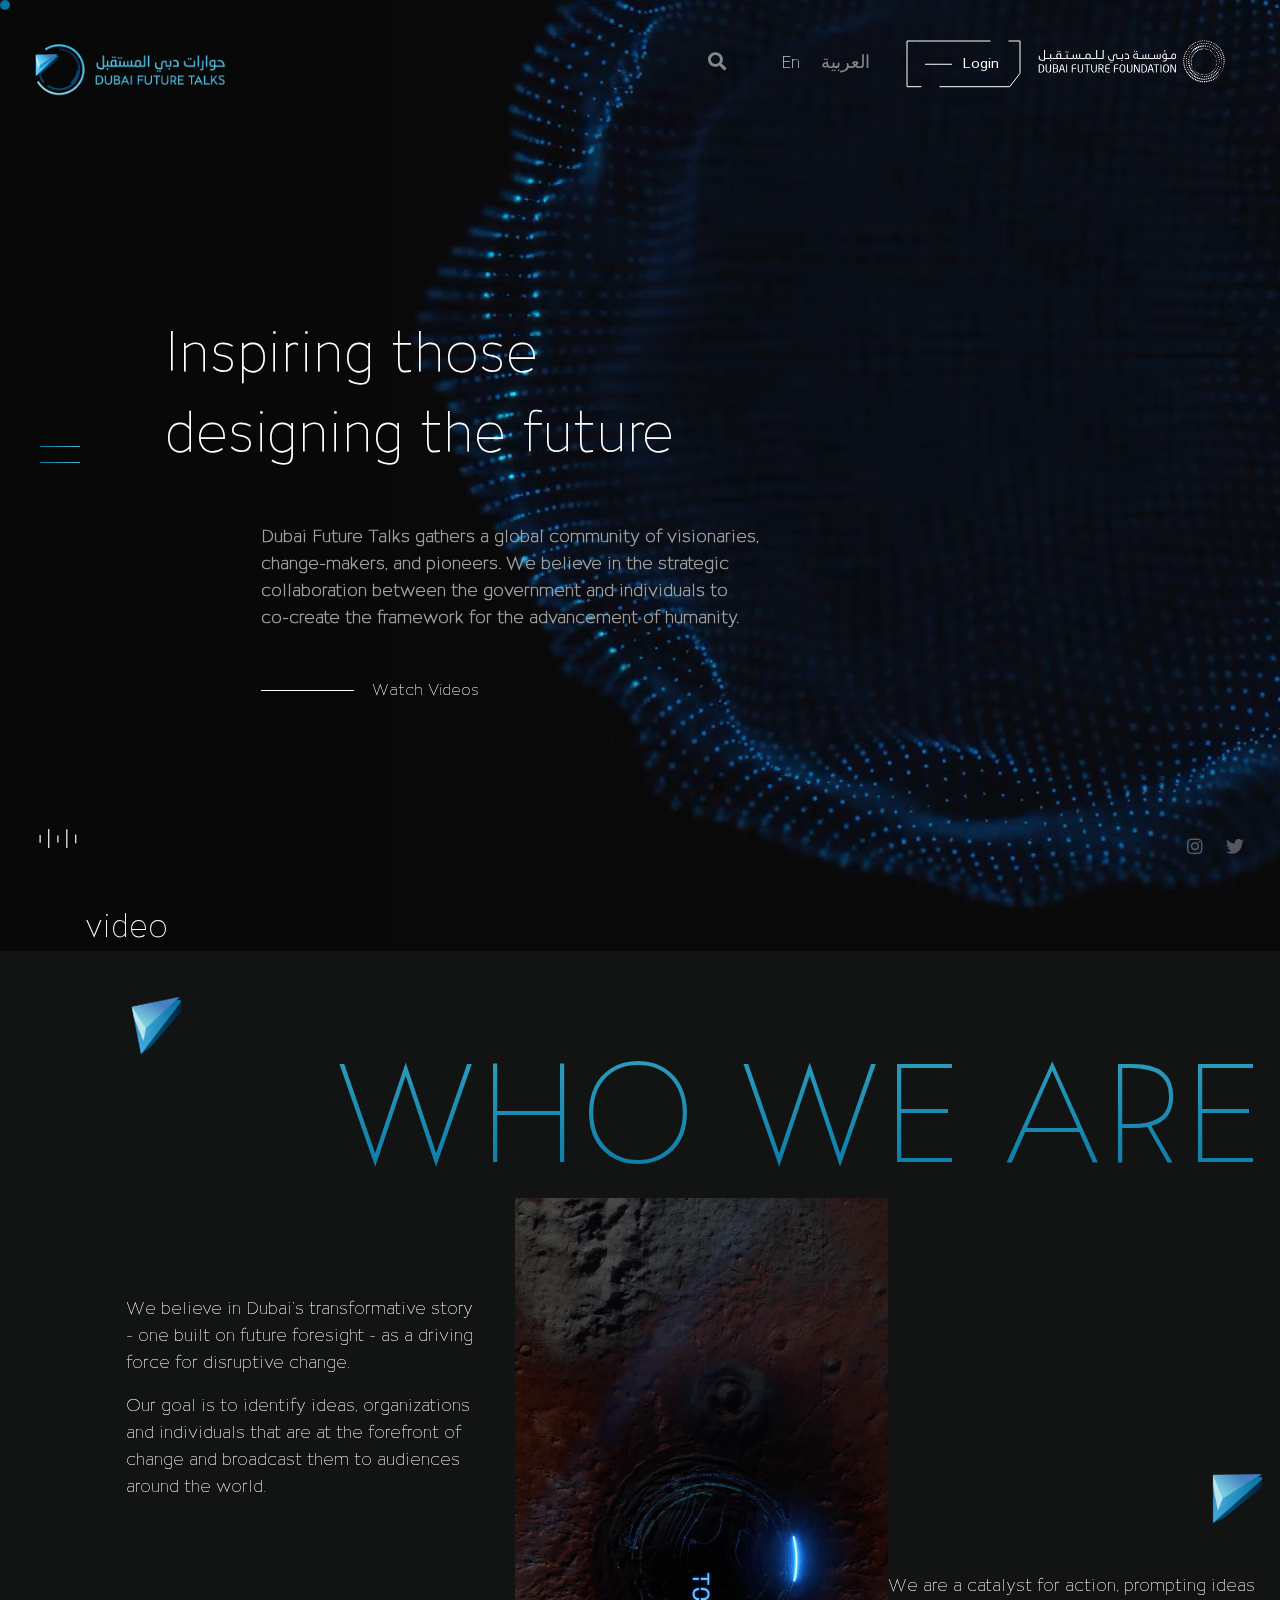
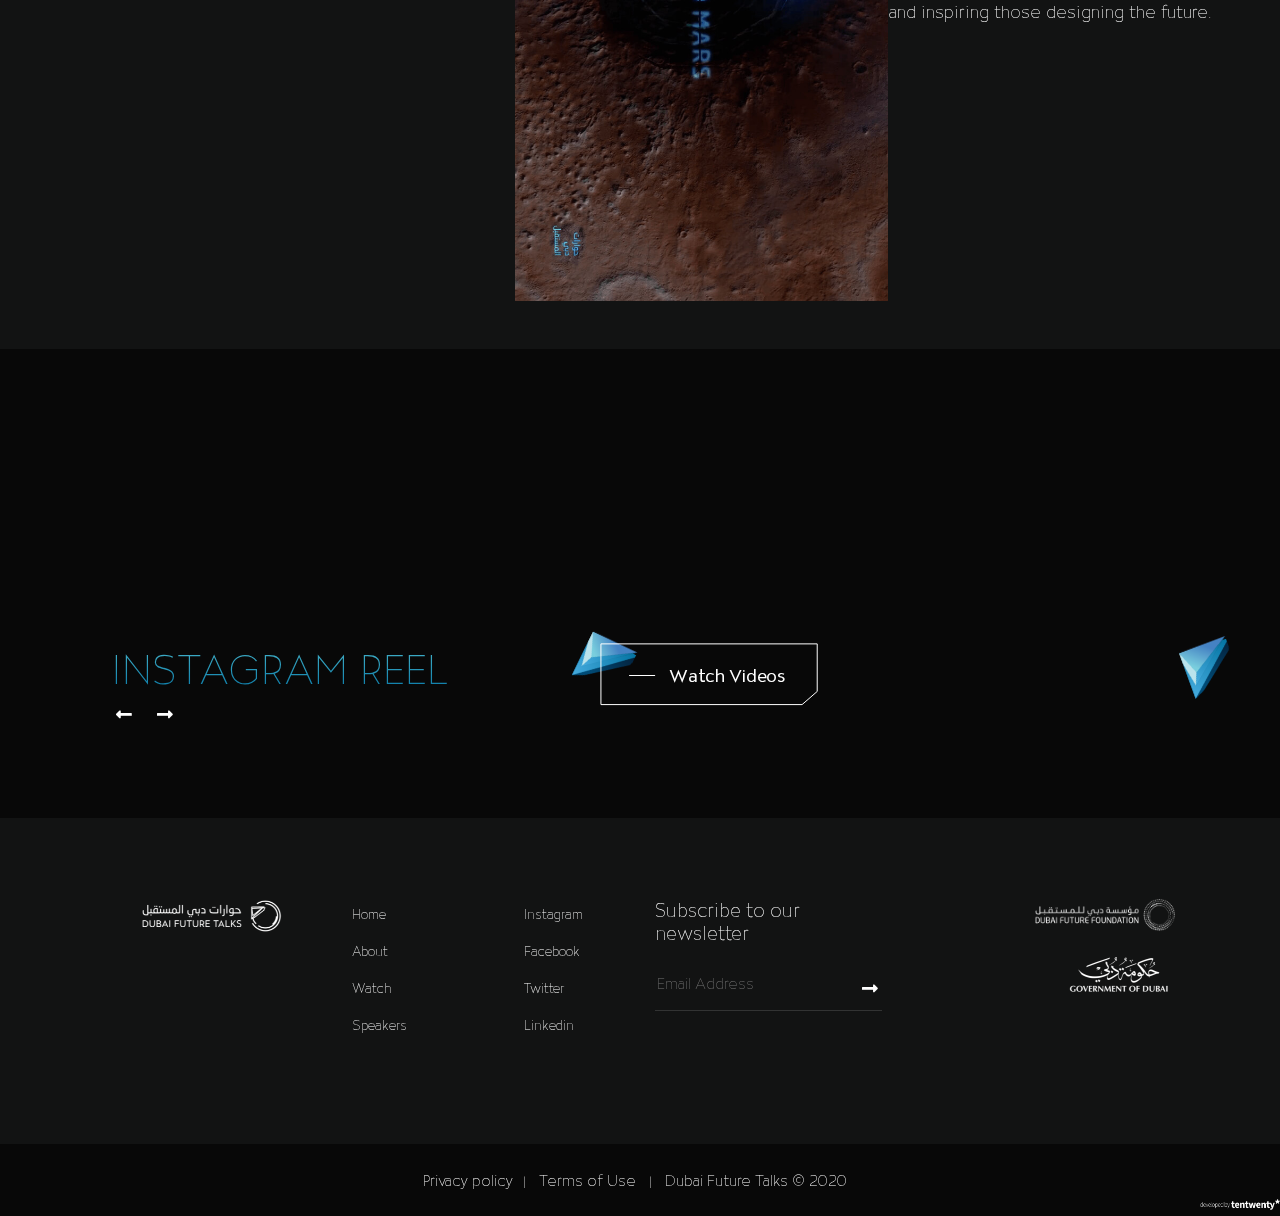
==== index.html @ bab78cdb "add arrow icons below instagram reel" ====
<!DOCTYPE html>
<html lang="en-us">

<head>
    <!-- Required meta tags -->
    <meta charset="utf-8">
    <meta name="viewport" content="width=device-width, initial-scale=1, shrink-to-fit=no">

    <!-- Bootstrap CSS -->
    <link rel="stylesheet" href="assets\css\bootstrap.min.css">
    <link rel="stylesheet" href="assets\css\custom.css">
    <link rel="stylesheet" href="assets\css\responsive.css">
    <link href="https://fonts.googleapis.com/css?family=Montserrat&display=swap" rel="stylesheet">

    <link rel="stylesheet" href="https://use.fontawesome.com/releases/v5.11.2/css/all.css">
    <link rel="icon" href="assets/img/favicon-md.png" type="image/png">
    <title>Inspiring those designing the future</title>
</head>

<body>
    <div id="wrapper">
        <span class="custom-cursor" id="customCursor"></span>

        <!-- Main nav bar-->
        <nav class="navbar navbar-expand-md navbar-dark">
            <div class="container-fluid">
                <!-- logo Brand -->
                <a class="navbar-brand" href="#"><img src="assets/img/logo.png" alt="logo" class="img-fluid logo"
                        width="80px"><img src="assets/img/logo-p.png" alt="logo" class="img-fluid logo-text"
                        width="80px">
                </a>

                <a class="navbar-brand-white" href="#"><img src="assets/img/logo-white.png" alt="logo"
                        class="img-fluid logo" width="80px"><img src="assets/img/logo-white-p.png" alt="logo"
                        class="img-fluid logo-text" width="80px">
                </a>


                <!-- Navbar links -->
                <div class="collapse navbar-collapse" id="collapsibleNavbar">
                    <ul class="navbar-nav ml-auto justify-content-end mr-4">
                        <li class="nav-item mx-2">
                            <form class="search-form" action="" method="post">
                                <a class="nav-link search-button" href="#"><i class="fa fa-search"
                                        aria-hidden="true"></i></a>
                                <input value="" class="search-input" type="text" placeholder="Search"
                                    onfocus="this.placeholder = ''" onblur="this.placeholder = 'Search'">
                            </form>
                        </li>
                        <li class="nav-item mx-2">
                            <a class="nav-link active" href="#">En </a>
                            <a class="nav-link" href="#">العربية</a>
                        </li>
                        <li class="nav-item mx-2">
                            <a class="nav-link loginButton" href="">
                                <svg width="115px" height="48px" viewBox="0 0 115 48" version="1.1"
                                    xmlns="http://www.w3.org/2000/svg" xmlns:xlink="http://www.w3.org/1999/xlink">
                                    <title>Button-Login</title>
                                    <desc>Created with Sketch.</desc>
                                    <defs></defs>
                                    <g id="Page-1" stroke="none" stroke-width="1" fill="none" fill-rule="evenodd">
                                        <g id="Artboard" transform="translate(-279.000000, -26.000000)">
                                            <g id="Button-Login" transform="translate(280.000000, 27.000000)">
                                                <g id="Group-11">
                                                    <path d="M18.5,23.25 L44.5,23.25" id="Line" stroke="#FFFFFF"
                                                        stroke-linecap="square"></path>
                                                    <polygon id="Rectangle-2" stroke="#FFFFFF" stroke-linecap="square"
                                                        points="0 0 113 0 113 32.2939156 102.750556 45.7016681 0 45.7016681">
                                                    </polygon>
                                                    <text id="Login" fill="#FFFFFF" font-family="ATCOverlook"
                                                        font-size="14" font-weight="normal" line-spacing="14">
                                                        <tspan x="56" y="27">Login</tspan>
                                                    </text>
                                                </g>
                                            </g>
                                        </g>
                                    </g>
                                </svg>
                            </a>
                        </li>
                        <li>
                            <a class="navbar-brand-right" href="#"><img src="assets/img/logo-alt.png" alt="logo"
                                    class="img-fluid" width="80px">
                            </a>
                        </li>
                    </ul>
                </div>
            </div>
        </nav>

        <!--Bg video which is shown on top right corner-->
        <div class="bg-video">
            <video src="assets/img/pattern.mp4" class="" muted="" loop="" autoplay=""></video>
        </div>

        <!--Verticle bar on left side of the screen-->
        <div class="vertical-bar">
            <div>
                <a href="javascript:void(0)" class="sideBar-toggle"><span></span><span></span></a>

                <a href="javascript:void(0)" class="sideBar-close"><span></span><span
                        style="transform: rotate(-45deg);"></span></a>
            </div>
            <div>
                <a href="#" class="aligner-item-bottom" style="width: 70px;">
                    <svg xmlns="http://www.w3.org/2000/svg" viewBox="0 0 118 86" width="118" height="86"
                        preserveAspectRatio="xMidYMid meet" style="width: 100%; height: 100%;">
                        <defs>
                            <clipPath id="animationMask_cgUlm5DjZu">
                                <rect width="118" height="86" x="0" y="0"></rect>
                            </clipPath>
                        </defs>
                        <g clip-path="url(#animationMask_cgUlm5DjZu)">
                            <g transform="matrix(1,0,0,0.8165,1358,2500.4696)" opacity="1" style="user-select: none;">
                                <g opacity="1" transform="matrix(1,0,0,1,0,0)">
                                    <path stroke-linecap="butt" stroke-linejoin="miter" fill-opacity="0"
                                        stroke-miterlimit="4" stroke="rgb(255,255,255)" stroke-opacity="1"
                                        stroke-width="2"
                                        d="M0 0 M-1332.5,-3019 C-1332.5,-3019 -1332.5,-3003 -1332.5,-3003"></path>
                                </g>
                            </g>
                            <g transform="matrix(1,0,0,1.9927,1372.5,6041.3907)" opacity="1" style="user-select: none;">
                                <g opacity="1" transform="matrix(1,0,0,1,0,0)">
                                    <path stroke-linecap="butt" stroke-linejoin="miter" fill-opacity="0"
                                        stroke-miterlimit="4" stroke="rgb(255,255,255)" stroke-opacity="1"
                                        stroke-width="2"
                                        d="M0 0 M-1332.5,-3019 C-1332.5,-3019 -1332.5,-3003 -1332.5,-3003"></path>
                                </g>
                            </g>
                            <g transform="matrix(1,0,0,0.7328,1388,2248.7399)" opacity="1" style="user-select: none;">
                                <g opacity="1" transform="matrix(1,0,0,1,0,0)">
                                    <path stroke-linecap="butt" stroke-linejoin="miter" fill-opacity="0"
                                        stroke-miterlimit="4" stroke="rgb(255,255,255)" stroke-opacity="1"
                                        stroke-width="2"
                                        d="M0 0 M-1332.5,-3019 C-1332.5,-3019 -1332.5,-3003 -1332.5,-3003"></path>
                                </g>
                            </g>
                            <g transform="matrix(1,0,0,2,1403,6063.5)" opacity="1" style="user-select: none;">
                                <g opacity="1" transform="matrix(1,0,0,1,0,0)">
                                    <path stroke-linecap="butt" stroke-linejoin="miter" fill-opacity="0"
                                        stroke-miterlimit="4" stroke="rgb(255,255,255)" stroke-opacity="1"
                                        stroke-width="2"
                                        d="M0 0 M-1332.5,-3019 C-1332.5,-3019 -1332.5,-3003 -1332.5,-3003"></path>
                                </g>
                            </g>
                            <g transform="matrix(1,0,0,0.9212,1418,2815.6889)" opacity="1" style="user-select: none;">
                                <g opacity="1" transform="matrix(1,0,0,1,0,0)">
                                    <path stroke-linecap="butt" stroke-linejoin="miter" fill-opacity="0"
                                        stroke-miterlimit="4" stroke="rgb(255,255,255)" stroke-opacity="1"
                                        stroke-width="2"
                                        d="M0 0 M-1332.5,-3019 C-1332.5,-3019 -1332.5,-3003 -1332.5,-3003"></path>
                                </g>
                            </g>
                        </g>
                    </svg>
                </a>
            </div>
        </div>

        <!-- The Modal/Lightbox -->
        <div id="myModal" class="modal-section">
            <div class="close-modal"></div>
            <div class="content-modal">
                <div class="side-search">
                    <form class="side-search-form" action="" method="post">
                        <a class="search-button" href="#"><i class="fa fa-search fa-2x" aria-hidden="true"
                                style="color: #999fa1;"></i></a>
                        <input value="" class="side-search-input" type="text" placeholder="Search"
                            onfocus="this.placeholder = ''" onblur="this.placeholder = 'Search'">
                    </form>
                </div>
                <div class="side-items">
                    <a href="#">Watch</a>
                    <a href="#">Speakers</a>
                    <a href="#">About</a>
                </div>
                <div class="side-subscribe">
                    <a href="#">Subscribe</a>
                </div>
            </div>
        </div>

        <!--intro content of the site-->
        <div class="main-container content-spacing">
            <div class="row">
                <div class="col-md-12 ml-4">
                    <h1>Inspiring those designing the future</h1>
                    <div class="mx-5 px-5">
                        <p>Dubai Future Talks gathers a global community of visionaries, change-makers,
                            and pioneers. We believe in the strategic collaboration between the government and
                            individuals
                            to co-create the framework for the advancement of humanity.</p>
                        <a href="#"><span></span>Watch Videos</a>
                    </div>
                </div>
            </div>

            <div class="socialIcons">
                <a href="#"><i class="fab fa-instagram"></i></a>
                <a href="#"><i class="fab fa-twitter"></i></a>
            </div>

        </div>

        <!--Video container with all video thumbnails-->
        <div class="video container">
            <div class="container px-0" style="position: relative;">
                <h2>video</h2>
            </div>
        </div>


        <!-- who we are container -->
        <div class="about content-spacing pb-5">
            <div class="container px-0" style="position: relative;">
                <span class="triangle triangle1"></span>
                <h2>WHO WE ARE</h2>
                <div class="row">

                    <div class="col-md-4 mt-5 pt-5">
                        <p>We believe in Dubai’s transformative story - one built on future foresight - as a driving
                            force for disruptive change.</p>
                        <p>Our goal is to identify ideas, organizations and individuals that are at the forefront of
                            change and broadcast them to audiences around the world.</p>
                    </div>
                    <div class="col-md-4 pr-0">
                        <img src="assets/img/who-we-are.jpg" class="img-fluid" alt="who we are" />
                    </div>
                    <div class="col-md-4 mt-5 pt-5 pl-0" style="position: relative;">
                        <p class="mt-5 pt-5 about-content">
                            We are a catalyst for action, prompting ideas and inspiring those designing the future.
                        </p>
                    </div>
                </div>
                <span class="triangle triangle2"></span>
            </div>
        </div>

        <!-- instagram container -->
        <div class="instagram-container content-spacing">
            <div class="row mt-5 pt-5">
                <div class="col-md-5 pl-0">
                    <h3>INSTAGRAM REEL</h3>
                    <div class="icon">
                        <a href="#"><i class="fa fa-long-arrow-alt-left left-icon"></i></a>
                        <a href="#"><i class="fa fa-long-arrow-alt-right right-icon"></i></a>
                    </div>
                </div>
                <div class="col-md-5 pl-5 insta-watch">
                    <span class="triangle triangle3"></span>
                    <a href="#">
                        <svg class="svg-button" width="218px" height="63px" viewBox="0 0 218 63" version="1.1"
                            xmlns="http://www.w3.org/2000/svg" xmlns:xlink="http://www.w3.org/1999/xlink">
                            <title>Watch Videos</title>
                            <g stroke="none" stroke-width="1" fill="none" fill-rule="evenodd">
                                <g transform="translate(-611.000000, -3496.000000)">
                                    <g transform="translate(611.000000, 3496.382812)">
                                        <text class="svg-button__text" font-family="ATCOverlook-Regular, ATC Overlook"
                                            font-size="18" font-weight="normal" letter-spacing="-0.300000012">
                                            <tspan x="69.2734375" y="38.5083289">Watch Videos</tspan>
                                        </text>
                                        <path class="svg-button__path"
                                            d="M0.921875,0.5 L0.921875,61.2016681 L202.103888,61.2016681 L217.212143,48.0660773 L217.212143,0.5 L0.921875,0.5 Z">
                                        </path>
                                        <path class="svg-button__line" d="M54.5975735,32.1177039 L29.5927805,32.1177039"
                                            stroke-linecap="square"></path>
                                    </g>
                                </g>
                            </g>
                        </svg>
                    </a>
                </div>
                <span class="triangle triangle4"></span>
            </div>

        </div>

        <!-- footer container -->
        <div class="footer-copyright content-spacing">
            <div class="container">
                <div class="row ">
                    <div class="col-md-2">
                        <a href="#">
                            <img src="assets/img/dft-logo.png" alt="footer logo" class="img-fluid" />
                        </a>
                    </div>
                    <div class="col-md-2">
                        <ul>
                            <li><a href="#">Home</a></li>
                            <li><a href="#">About</a></li>
                            <li><a href="#">Watch</a></li>
                            <li><a href="#">Speakers</a></li>
                        </ul>
                    </div>
                    <div class="col-md-2">
                        <ul>
                            <li><a href="#">Instagram</a></li>
                            <li><a href="#">Facebook</a></li>
                            <li><a href="#">Twitter</a></li>
                            <li><a href="#">Linkedin</a></li>
                        </ul>
                    </div>
                    <div class="col-md-3 newsletter">
                        <h4>Subscribe to our newsletter</h4>
                        <div style="position: relative;">
                            <input type="text" name="newsletter" class="newsletter-textbox"
                                placeholder="Email Address" />
                            <i class="fa fa-long-arrow-alt-right"></i>
                        </div>
                    </div>
                    <div class="col-md-3 footer-logo">
                        <a href="#"><img src="assets/img/logo-alt.png" alt=" logo" class="img-fluid" width="140px"
                                height="50px" /></a>
                        <a href="#"><img src="assets/img/dft-gov.png" alt="government logo" class="img-fluid p-top"
                                width="100px" height="50px" /></a>
                    </div>
                </div>
            </div>
        </div>
        <div class="copyright container-fluid ">
            <div class="row center">
                <div class="col-md-8 text-center ">
                    <a href="#">Privacy policy</a><span>|</span> <a href="#">Terms of Use</a> <span>|</span> <a
                        href="#">Dubai Future Talks &copy; 2020</a>
                </div>
            </div>
            <div class="footer-copy"><a href="#"><img src="assets/img/by-tentwenty-white.png" alt="tentwenty logo"
                        class="img-fluid" width="80px" height="50px"></a></div>

        </div>

        <!--All javascript files loaded-->
        <script src="assets/js/jquery-3.2.1.slim.min.js"></script>
        <script src="assets/js/popper.js"></script>
        <script src="assets/js/bootstrap.min.js"></script>
        <script>
            // Creating function that will tell the position of cursor
            // PageX and PageY will getting position values
            var cursorId = document.getElementById("customCursor");
            function UpdateCursorPos(pos) {
                cursorId.style.left = pos.pageX + "px";
                cursorId.style.top = pos.pageY + "px";
            }
            addEventListener('mousemove', UpdateCursorPos, false);

            $("a").hover( //on anchor tag hover adding a class to scale the cursor
                function () {
                    $("#customCursor").addClass('custom-cursor-active');
                }, function () {
                    $("#customCursor").removeClass('custom-cursor-active');
                }
            );

            $(".loginButton svg").hover( //on hover of login button change svg polygon stroke offset
                function () {
                    $(".loginButton polygon").addClass('polygon-active');
                }, function () {
                    $(".loginButton polygon").removeClass('polygon-active');
                }
            );

            $(document).ready(function () {
                //to show and hide left side panel
                $(".close-modal,.sideBar-close").click(function () { //hide side panel
                    $(".sideBar-close").css({ "left": "-100%", "opacity": "" });
                    $(".sideBar-toggle").css({ "left": "", "transform": "rotate(0deg)" });
                    $(".modal-section").css({ "left": "", "background-color": "" });
                    $(".navbar-brand-white").css("display", "");
                    $("body").css("overflow", "");
                });
                $(".sideBar-toggle").click(function () { //show side panel
                    $(".sideBar-toggle").css("transform", "rotate(180deg)");
                    $(".modal-section").css({ "left": "0", "background-color": "rgba(0, 0, 0, 0.5)" });
                    $(".navbar-brand-white").css("display", "block");
                    $("body").css("overflow", "hidden");
                    setTimeout(function () {
                        $(".sideBar-toggle").css("left", "-100%");
                        $(".sideBar-close").css({ "left": "", "opacity": "1" });
                    }, 500);

                });

                $(".search-button").click(function () { //show search input box
                    $(".search-form").css("width", "250px");
                    $(".search-input").focus();
                });

                $(".search-input").focusout(function () { //hide seach iput box
                    $(".search-form").css("width", "");
                });

                $.fn.isInViewport = function () {
                    let elementTop = $(this).offset().top;
                    let elementBottom = elementTop + $(this).outerHeight();

                    let viewportTop = $(window).scrollTop();
                    let viewportBottom = viewportTop + $(window).height();

                    return elementBottom > viewportTop && elementTop < viewportBottom;
                };

                var $triangles = $('.triangle'),
                    $i = 0,
                    $aboutScrollBefore = 0,
                    $instaScrollBefore = 0;
                var slidevalue = 0;
                $(window).scroll(function () {
                    //to make navbar sticky after scrolled
                    var scrolled = $(window).scrollTop();
                    if (scrolled > 150) {
                        $(".navbar-expand-md").addClass("nav-sticky");
                    } else {
                        $(".navbar-expand-md").removeClass("nav-sticky");
                    }

                    // to shift the bg video when insta div is in view
                    if ($('.instagram-container').isInViewport()) {
                        var topValue = Number($('.instagram-container').offset().top - 100);
                        $(".bg-video").css({ "transform": "translate(-20em, " + topValue + "px) scale(0.9)", "opacity": "0.5" });
                        //$('.triangle').css("transform", "rotate(" + window.pageYOffset + "deg)")
                    } else {
                        $(".bg-video").css({ "transform": "", "opacity": "" });
                        $('.triangle').css("transform", "")
                    }


                    if ($('.about').isInViewport() || $('.instagram-container').isInViewport()) {
                        if ($(this).scrollTop() > $instaScrollBefore) {
                            $instaScrollBefore = $(this).scrollTop();
                            $triangles.css("transform", "rotate(" + ($i += 1) + "deg)");
                        } else if ($(this).scrollTop() < $instaScrollBefore) {
                            $instaScrollBefore = $(this).scrollTop();
                            $triangles.css("transform", "rotate(" + ($i -= 1) + "deg)");
                        }
                    } else {
                        $triangles.css("transform", "");
                    }

                    if ($('.about').isInViewport()) {
                        if ($(this).scrollTop() > $aboutScrollBefore) {
                            $aboutScrollBefore = $(this).scrollTop();
                            if (slidevalue < 100) $('.about h2').css("transform", "translateX(-" + (slidevalue += 2) + "px)");
                        } else if ($(this).scrollTop() < $aboutScrollBefore) {
                            $aboutScrollBefore = $(this).scrollTop();
                            if (slidevalue > 0) $('.about h2').css("transform", "translateX(-" + (slidevalue -= 2) + "px)");
                        }
                    } else {
                        $('.about h2').css("transform", "");
                    }
                });
            });
        </script>
</body>

</html>
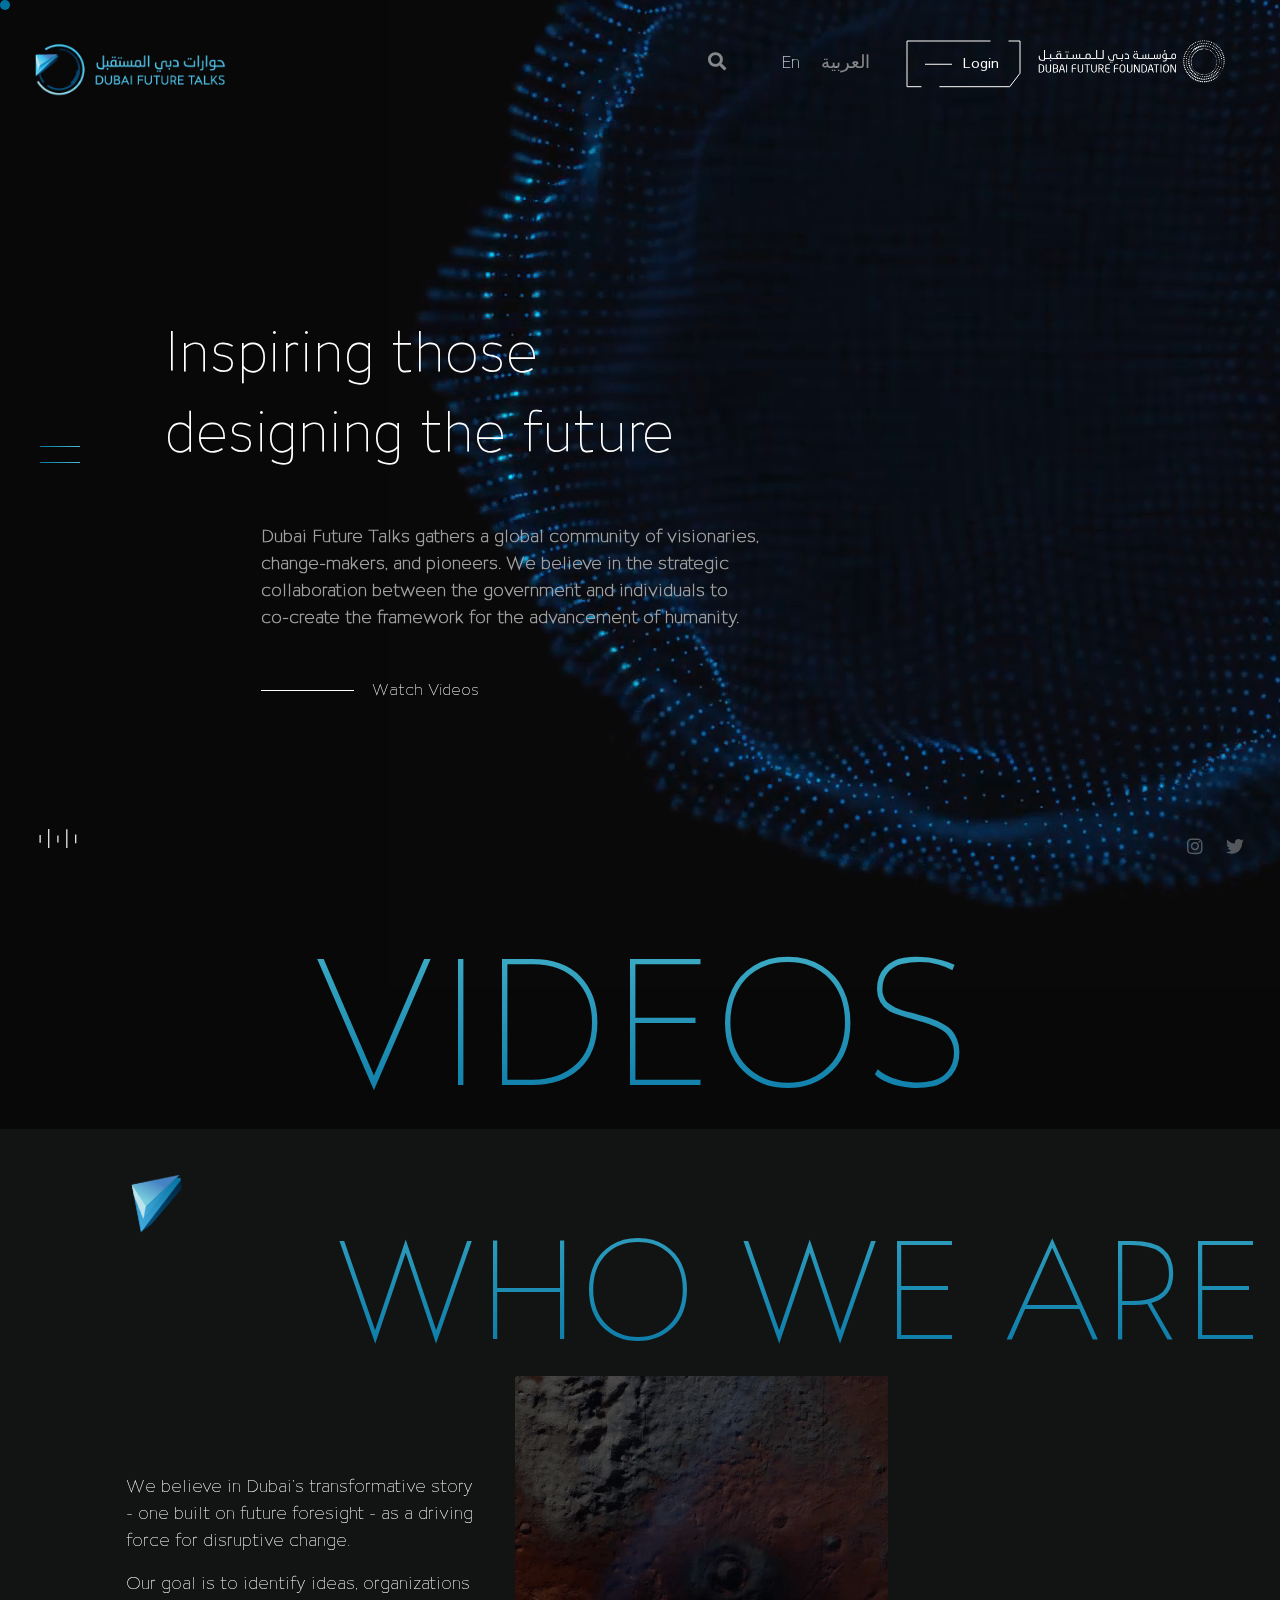
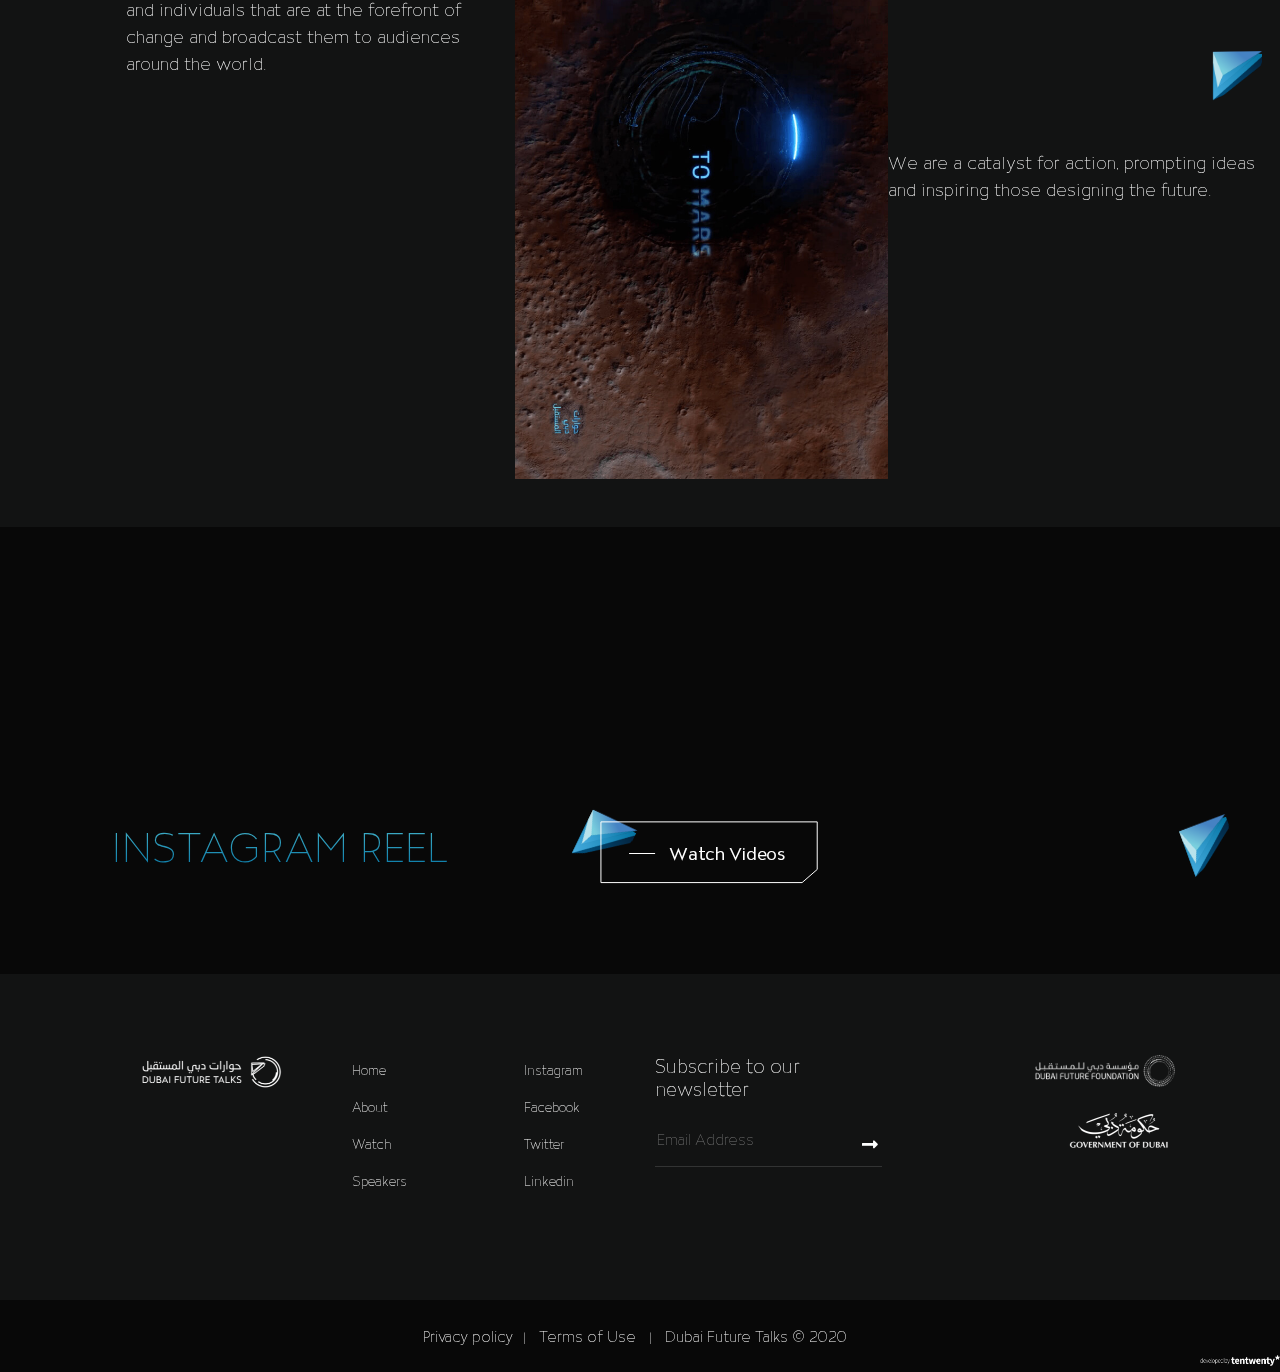
==== commit 31870b99: "Added vide section" ====
--- a/index.html
+++ b/index.html
@@ -203,9 +203,9 @@
         </div>
 
         <!--Video container with all video thumbnails-->
-        <div class="video container">
-            <div class="container px-0" style="position: relative;">
-                <h2>video</h2>
+        <div class="video content-spacing">
+            <div class="px-0" style="position: relative;">
+                <h2>videos</h2>
             </div>
         </div>
 
@@ -227,7 +227,7 @@
                         <img src="assets/img/who-we-are.jpg" class="img-fluid" alt="who we are" />
                     </div>
                     <div class="col-md-4 mt-5 pt-5 pl-0" style="position: relative;">
-                        <p class="mt-5 pt-5 about-content">
+                        <p class="mt-5 pt-5" style="position: absolute; top: 35%;">
                             We are a catalyst for action, prompting ideas and inspiring those designing the future.
                         </p>
                     </div>
@@ -241,10 +241,6 @@
             <div class="row mt-5 pt-5">
                 <div class="col-md-5 pl-0">
                     <h3>INSTAGRAM REEL</h3>
-                    <div class="icon">
-                        <a href="#"><i class="fa fa-long-arrow-alt-left left-icon"></i></a>
-                        <a href="#"><i class="fa fa-long-arrow-alt-right right-icon"></i></a>
-                    </div>
                 </div>
                 <div class="col-md-5 pl-5 insta-watch">
                     <span class="triangle triangle3"></span>
@@ -452,4 +448,4 @@
         </script>
 </body>
 
-</html>+</html>
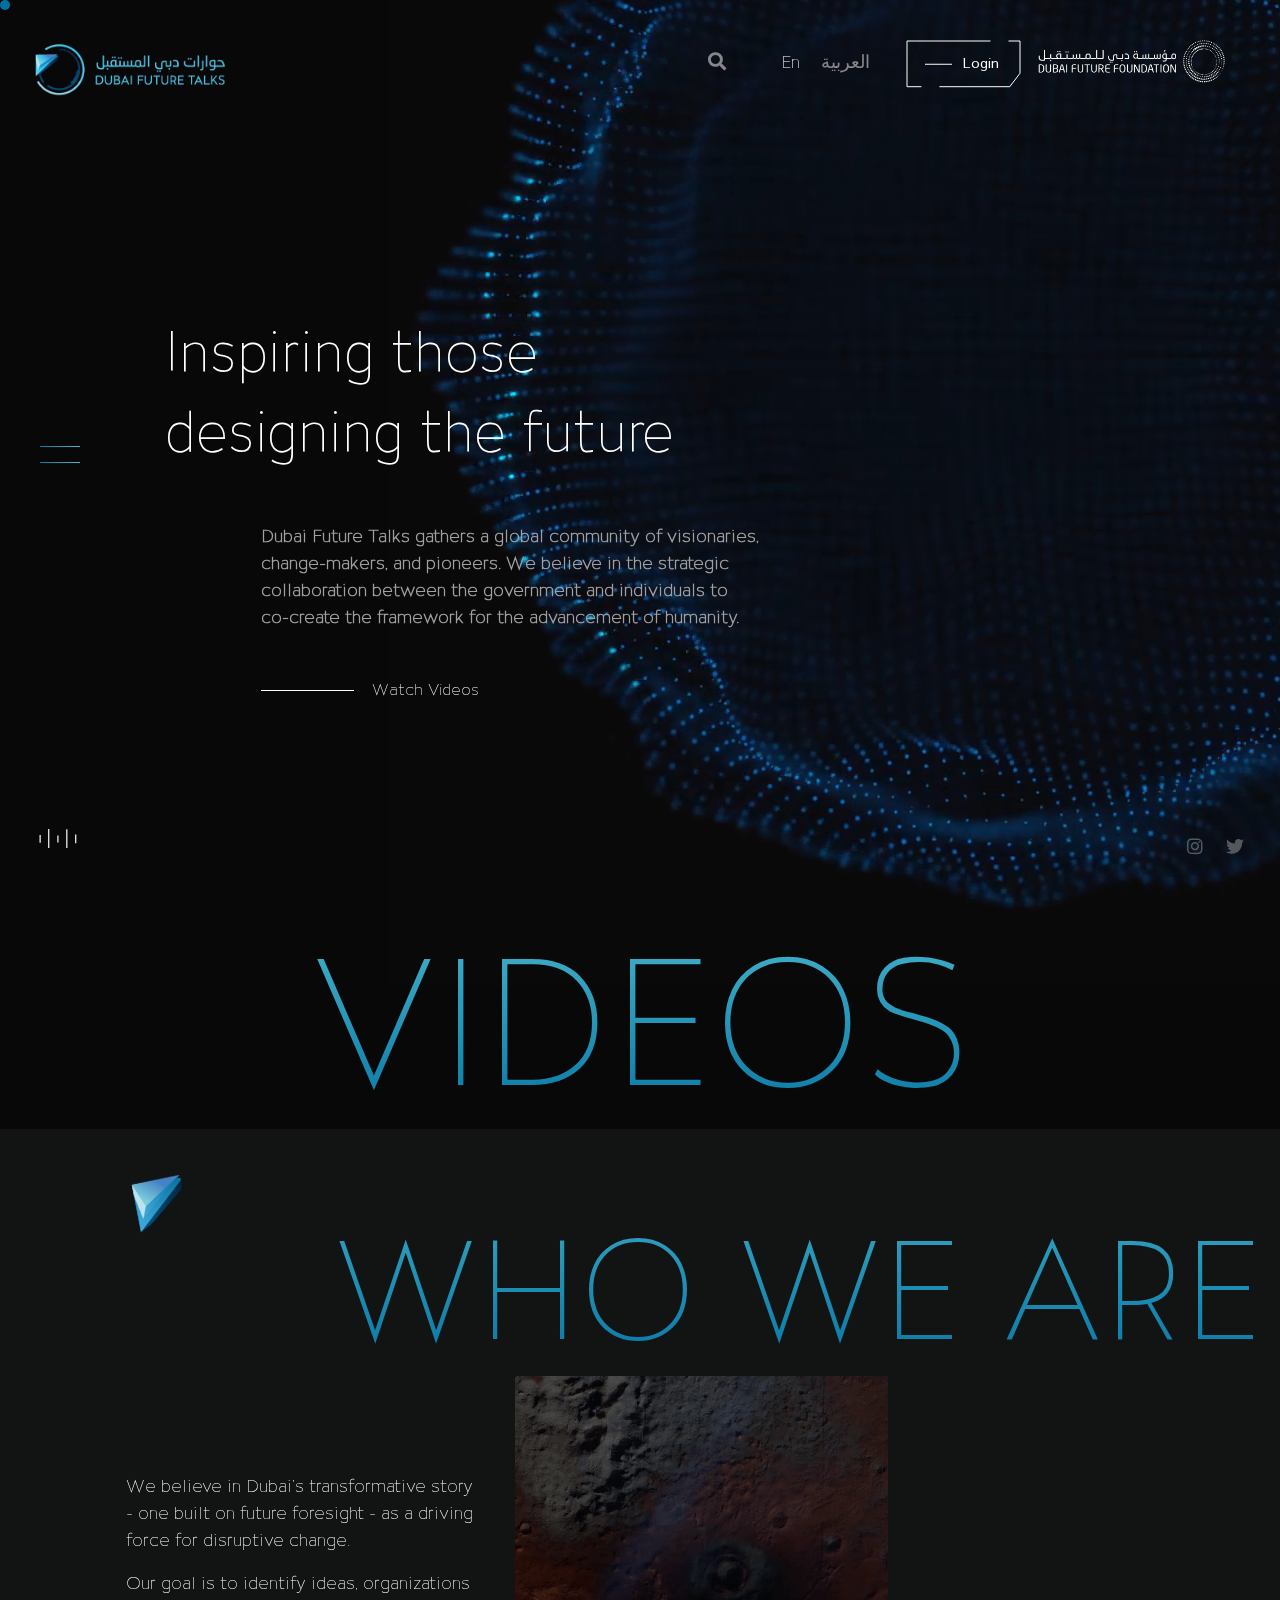
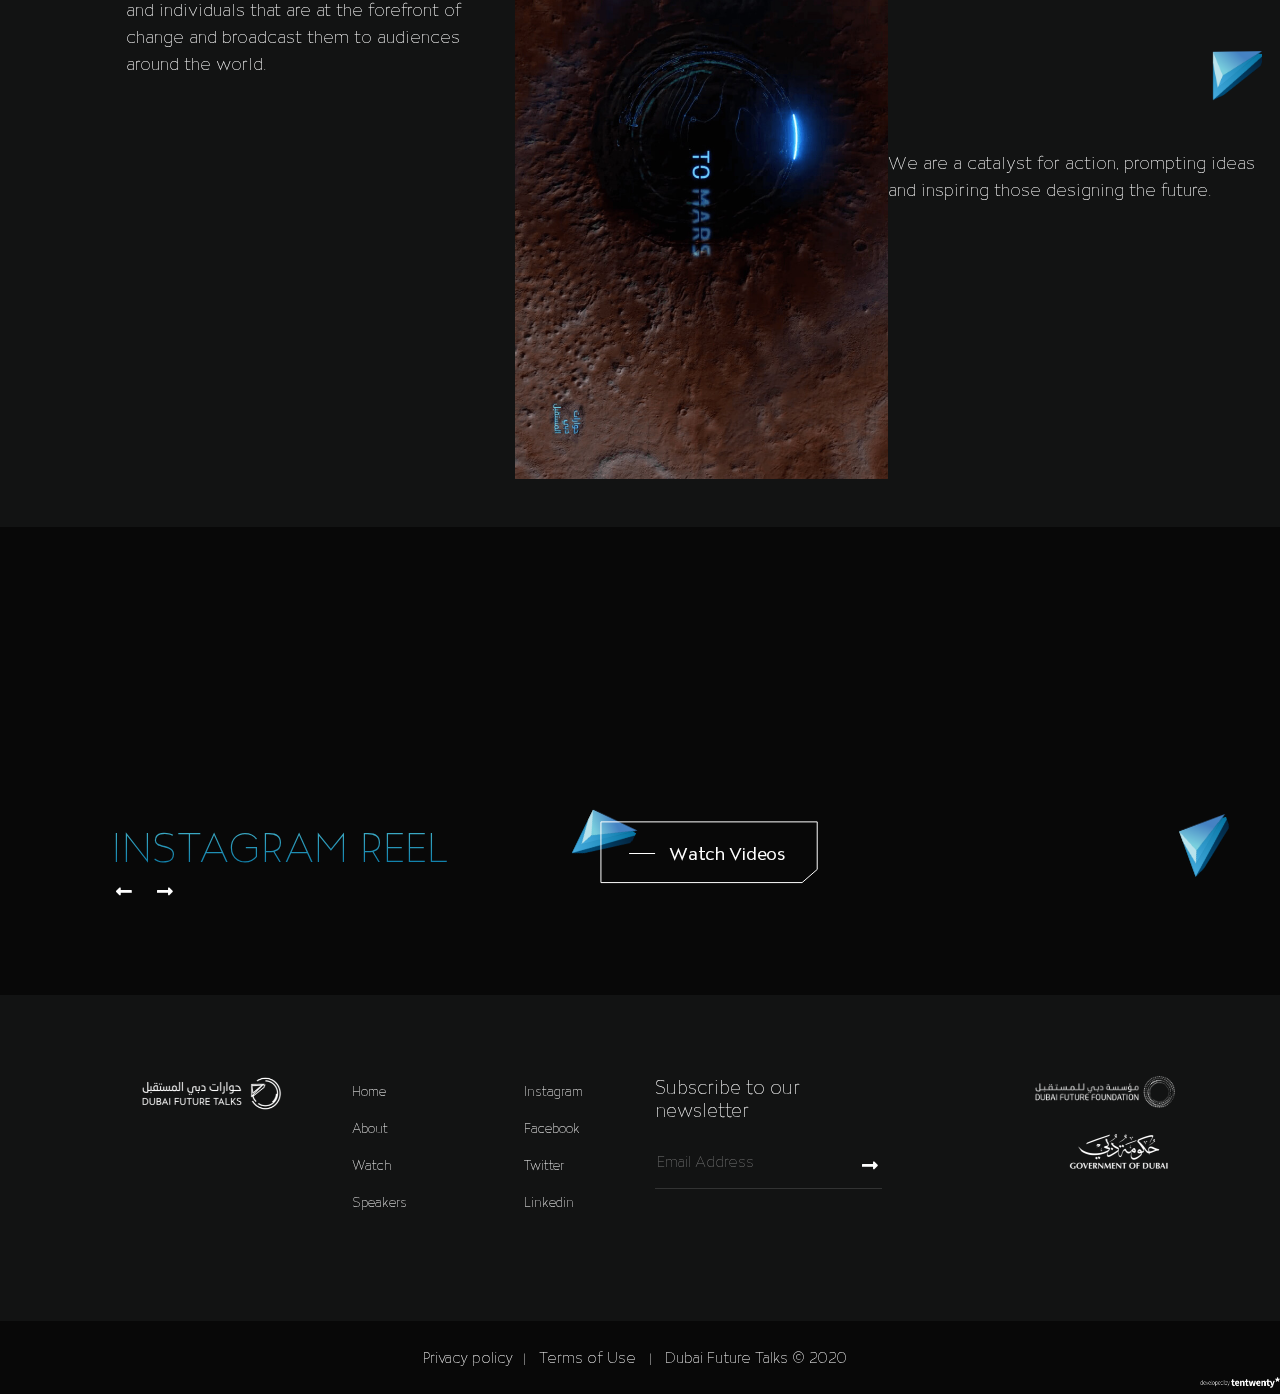
==== commit 49220863: "Merge branch 'master' into joy_changes" ====
--- a/index.html
+++ b/index.html
@@ -227,7 +227,7 @@
                         <img src="assets/img/who-we-are.jpg" class="img-fluid" alt="who we are" />
                     </div>
                     <div class="col-md-4 mt-5 pt-5 pl-0" style="position: relative;">
-                        <p class="mt-5 pt-5" style="position: absolute; top: 35%;">
+                        <p class="mt-5 pt-5 about-content">
                             We are a catalyst for action, prompting ideas and inspiring those designing the future.
                         </p>
                     </div>
@@ -241,6 +241,10 @@
             <div class="row mt-5 pt-5">
                 <div class="col-md-5 pl-0">
                     <h3>INSTAGRAM REEL</h3>
+                    <div class="icon">
+                        <a href="#"><i class="fa fa-long-arrow-alt-left left-icon"></i></a>
+                        <a href="#"><i class="fa fa-long-arrow-alt-right right-icon"></i></a>
+                    </div>
                 </div>
                 <div class="col-md-5 pl-5 insta-watch">
                     <span class="triangle triangle3"></span>
@@ -448,4 +452,4 @@
         </script>
 </body>
 
-</html>
+</html>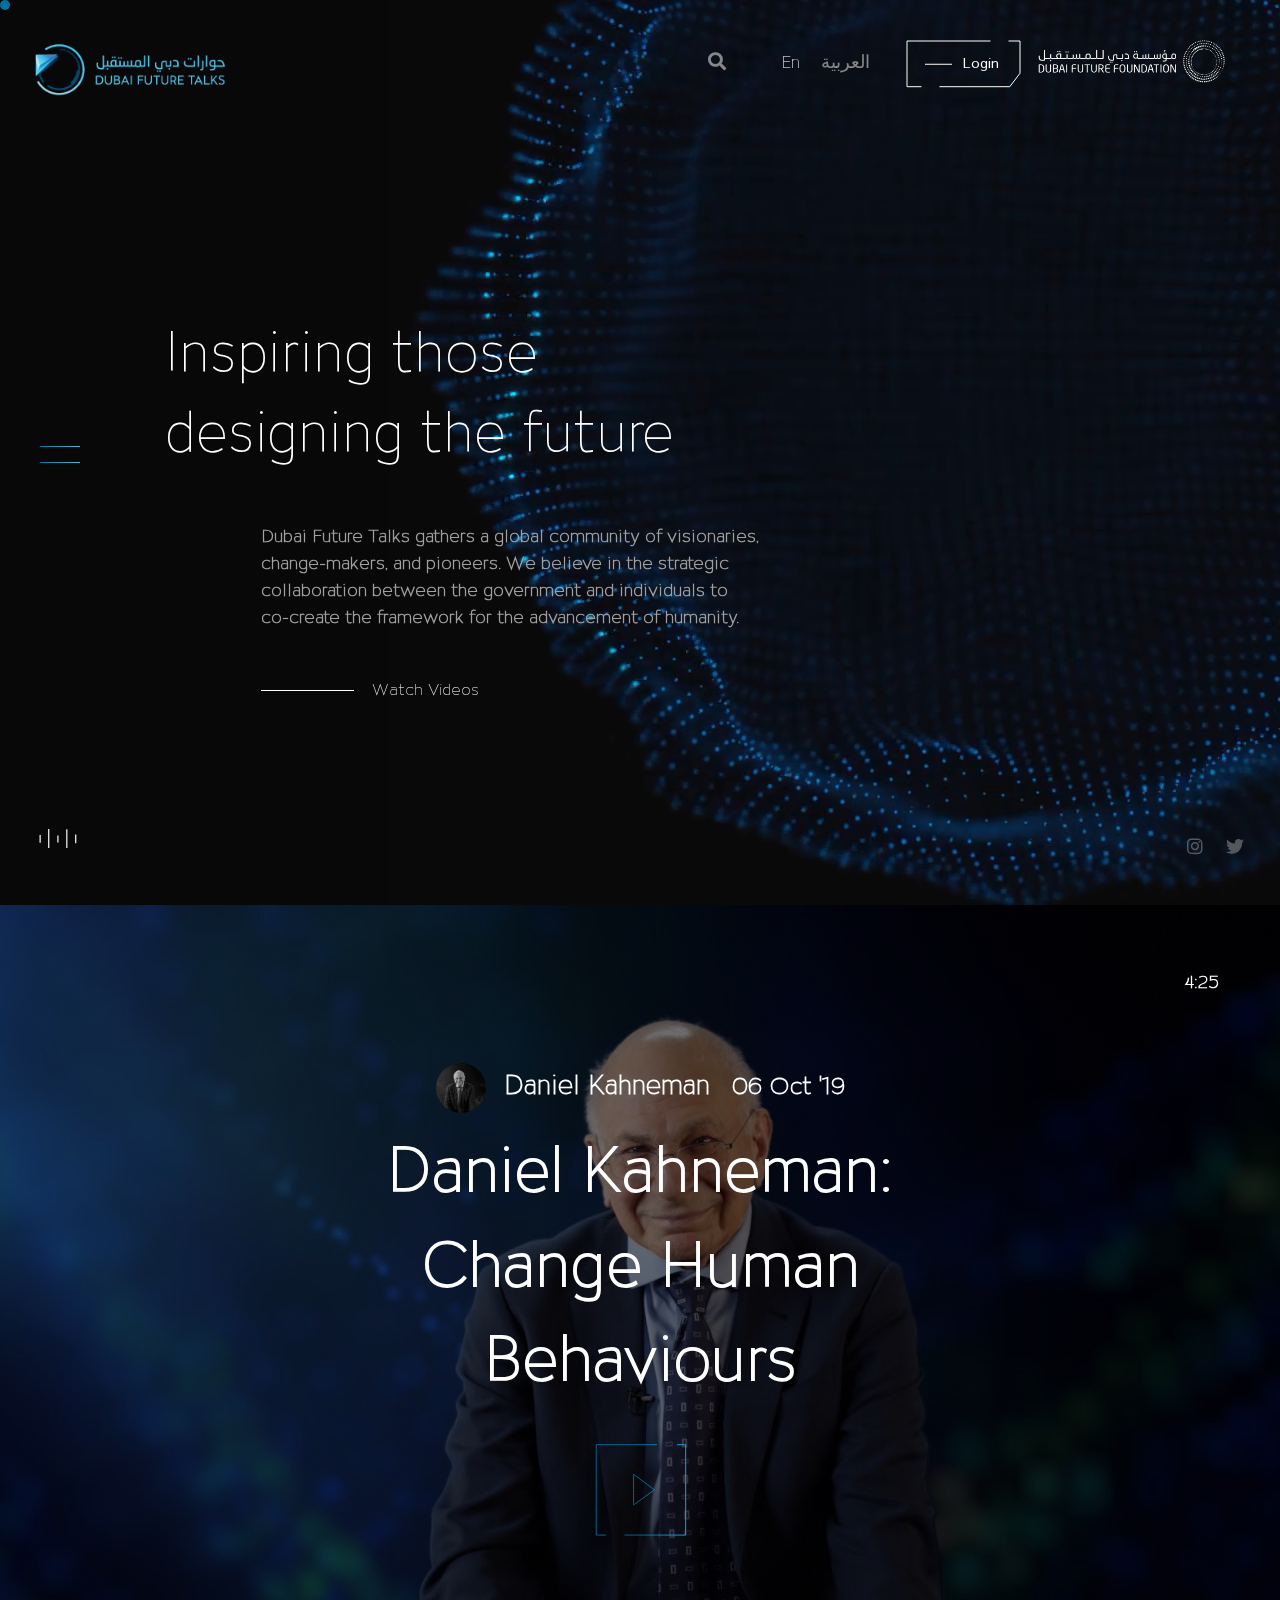
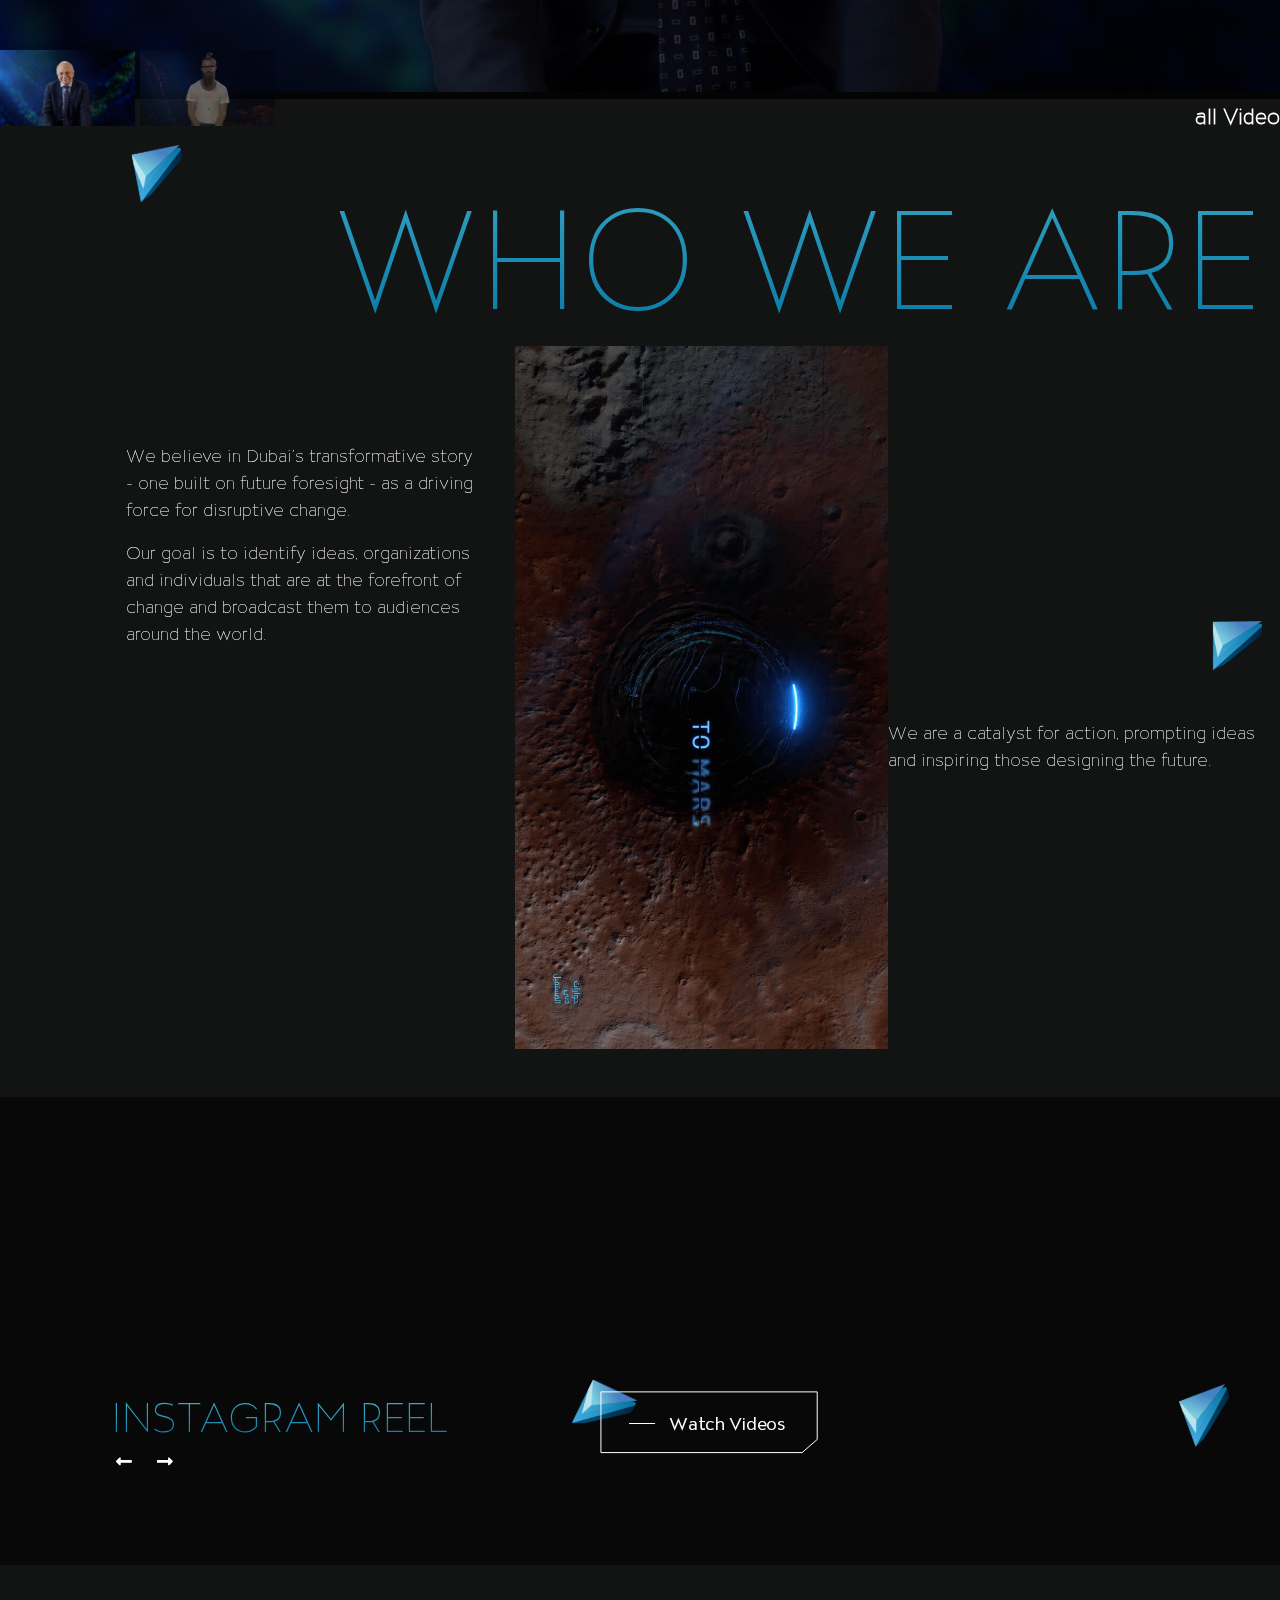
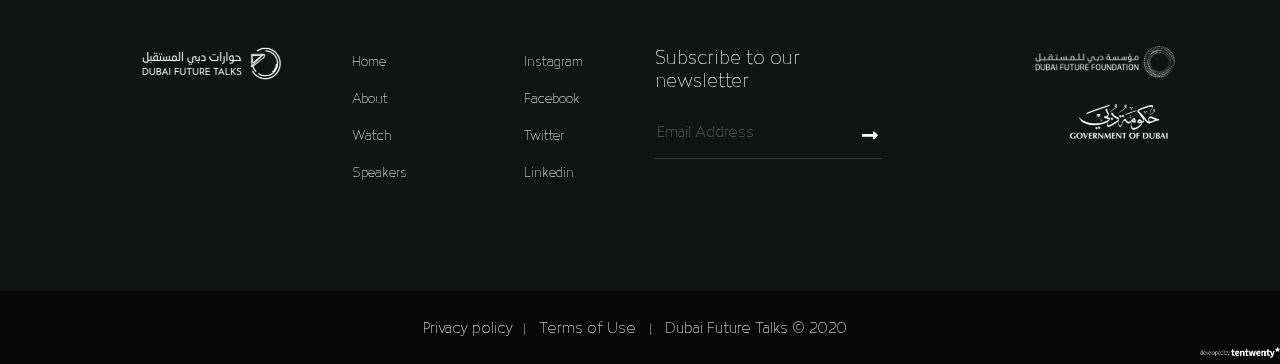
==== commit d006bac0: "Added video section design and images for video section" ====
--- a/index.html
+++ b/index.html
@@ -203,9 +203,102 @@
         </div>
 
         <!--Video container with all video thumbnails-->
-        <div class="video content-spacing">
-            <div class="px-0" style="position: relative;">
+        <div class="video">
+            <div class="video-container">
                 <h2>videos</h2>
+                <div class="video-content">
+                    <div class="videos">
+                        <video class="" src="assets/img/Daniel_Kahneman_Website_Clip.mp4" muted="true"
+                            poster="assets/img/4ff70a3687413bd83d206fef5e10c445_f302.jpg"></video>
+
+                        <div class="video-info">
+                            <div class="video-info-content">
+                                <div class="video-info-align">
+                                    <div class="video-header">
+                                        <a href="#" title="Daniel Kahneman: Change Human Behaviours">
+                                            <img src="assets/img/2bc112207825c0739c05aac6648367cd_f302.jpg"
+                                                alt="Daniel Kahneman: Change Human Behaviours">
+                                            Daniel Kahneman
+                                        </a>
+                                        <p>06 Oct '19</p>
+                                    </div>
+                                    <p class="video-title">daniel kahneman: change human behaviours</p>
+                                    <a href="#" class="video-play"
+                                        title="Play full Daniel Kahneman: Change Human Behaviours video">
+
+                                        <svg xmlns="http://www.w3.org/2000/svg" viewBox="0 0 228 236" width="228"
+                                            height="236" preserveAspectRatio="xMidYMid meet"
+                                            style="width: 100%; height: 100%;">
+                                            <defs>
+                                                <clipPath id="animationMask_HRFAv1SfuN">
+                                                    <rect width="228" height="236" x="0" y="0"></rect>
+                                                </clipPath>
+                                                <linearGradient id="gr_EAFjPRupbY" spreadMethod="pad"
+                                                    gradientUnits="userSpaceOnUse" x1="0" y1="0" x2="100" y2="0">
+                                                    <stop offset="0%" stop-color="rgb(0,114,160)"></stop>
+                                                    <stop offset="50%" stop-color="rgb(17,147,208)"></stop>
+                                                    <stop offset="100%" stop-color="rgb(33,181,255)"></stop>
+                                                </linearGradient>
+                                                <linearGradient id="gr_xVEY7vecSm" spreadMethod="pad"
+                                                    gradientUnits="userSpaceOnUse" x1="0" y1="0" x2="100" y2="0">
+                                                    <stop offset="0%" stop-color="rgb(0,114,160)"></stop>
+                                                    <stop offset="50%" stop-color="rgb(17,147,208)"></stop>
+                                                    <stop offset="100%" stop-color="rgb(33,181,255)"></stop>
+                                                </linearGradient>
+                                                <mask id="hmAYdhjYYe">
+                                                    <rect fill="#ffffff" width="228" height="236" x="-116" y="-362">
+                                                    </rect>
+                                                    <path fill="#000000" clip-rule="nonzero"
+                                                        d=" M81.934,-356 C81.934,-356 36,-356 36,-356 C36,-356 36,-340.43 36,-340.43 C36,-340.43 81.934,-340.43 81.934,-340.43 C81.934,-340.43 81.934,-356 81.934,-356"
+                                                        fill-opacity="1"></path>
+                                                    <path fill="#000000" clip-rule="nonzero"
+                                                        d=" M-39,-151 C-39,-151 -81.453,-151 -81.453,-151 C-81.453,-151 -81.453,-131.109 -81.453,-131.109 C-81.453,-131.109 -39,-131.109 -39,-131.109 C-39,-131.109 -39,-151 -39,-151"
+                                                        fill-opacity="1"></path>
+                                                </mask>
+                                            </defs>
+                                            <g clip-path="url(#animationMask_HRFAv1SfuN)">
+                                                <g mask="url(#hmAYdhjYYe)" transform="matrix(1,0,0,1,116,362)"
+                                                    opacity="1" style="user-select: none;">
+                                                    <g opacity="1" transform="matrix(1,0,0,1,-0.998,-244.857)">
+                                                        <path stroke-linecap="butt" stroke-linejoin="miter"
+                                                            fill-opacity="0" stroke-miterlimit="4"
+                                                            stroke="url(#gr_xVEY7vecSm)" stroke-opacity="1"
+                                                            stroke-width="2"
+                                                            d="M0 0 M103.002,-104.1425 C103.002,-104.1425 103.002,104.1425 103.002,104.1425 C103.002,104.1425 -103.002,104.1425 -103.002,104.1425 C-103.002,104.1425 -103.002,-104.1425 -103.002,-104.1425 C-103.002,-104.1425 103.002,-104.1425 103.002,-104.1425z">
+                                                        </path>
+                                                    </g>
+                                                </g>
+                                                <g transform="matrix(1,0,0,1,116,362)" opacity="1"
+                                                    style="user-select: none;">
+                                                    <g opacity="1" transform="matrix(1,0,0,1,0,0)">
+                                                        <path stroke-linecap="butt" stroke-linejoin="miter"
+                                                            fill-opacity="0" stroke-miterlimit="4"
+                                                            stroke="url(#gr_EAFjPRupbY)" stroke-opacity="1"
+                                                            stroke-width="2"
+                                                            d="M0 0 M-18,-281 C-18,-281 -18,-210 -18,-210 C-18,-210 30,-245 30,-245 C30,-245 -18,-281 -18,-281z">
+                                                        </path>
+                                                    </g>
+                                                </g>
+                                            </g>
+                                        </svg>
+                                    </a>
+                                </div>
+                            </div>
+                        </div>
+                        <span class="video-time">4:25</span>
+
+                        <a href="#" class="all-videos">all videos <img src="assets/img/all-videos.svg" class="img-fluid"
+                                alt="" /></a>
+
+                        <div class="video-thumbnails">
+                            <span class="active"><img src="assets/img/4ff70a3687413bd83d206fef5e10c445_f302.jpg"
+                                    class="img-fluid" alt="" /></span>
+                            <span><img src="assets/img/bc0877f12ba4f7e0104ec4e5d1764d23_f298.jpg" class="img-fluid"
+                                    alt="" />
+                            </span>
+                        </div>
+                    </div>
+                </div>
             </div>
         </div>
 
@@ -447,9 +540,15 @@
                     } else {
                         $('.about h2').css("transform", "");
                     }
+
+                    if ($(".video").isInViewport()) {
+                        $('.videos').css("transform", "scaleX(0.85) scaleY(0.80)");
+                    } else {
+                        $('.videos').css("transform", "");
+                    }
                 });
             });
         </script>
 </body>
 
-</html>+</html>
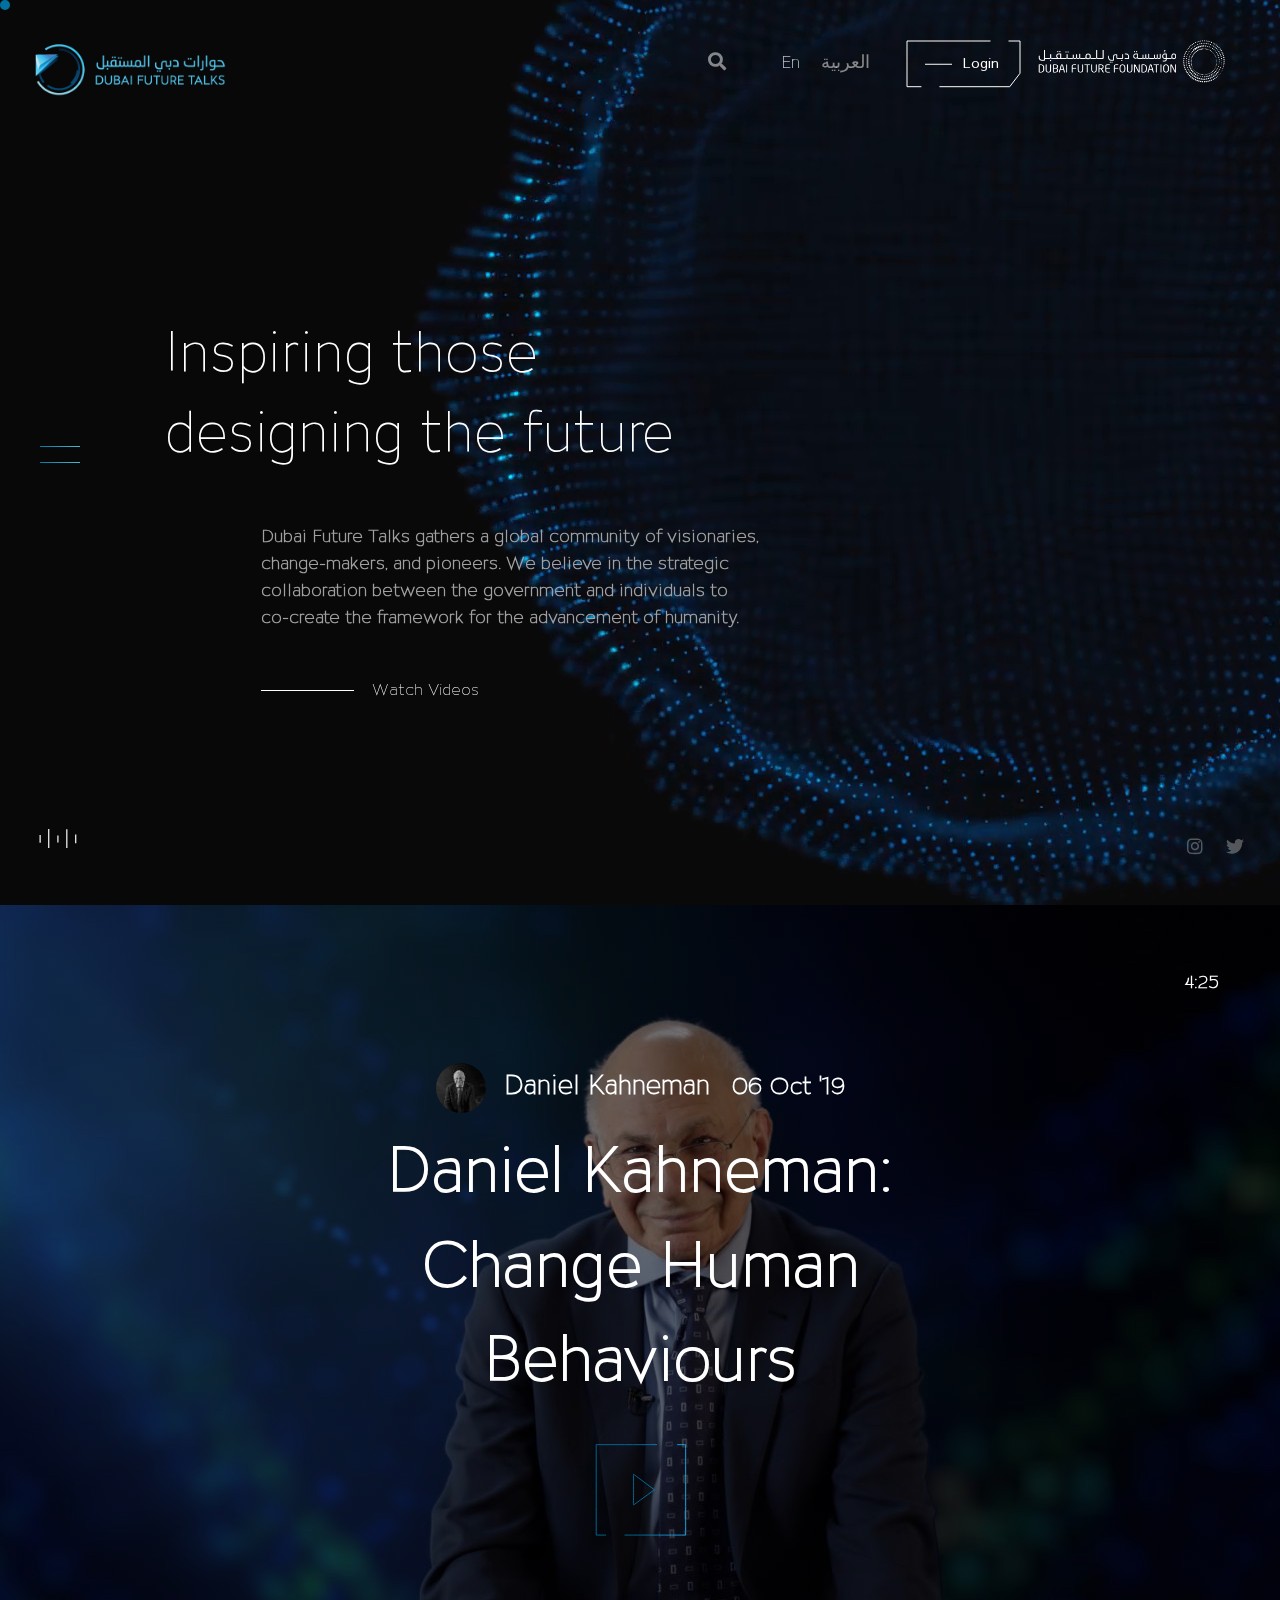
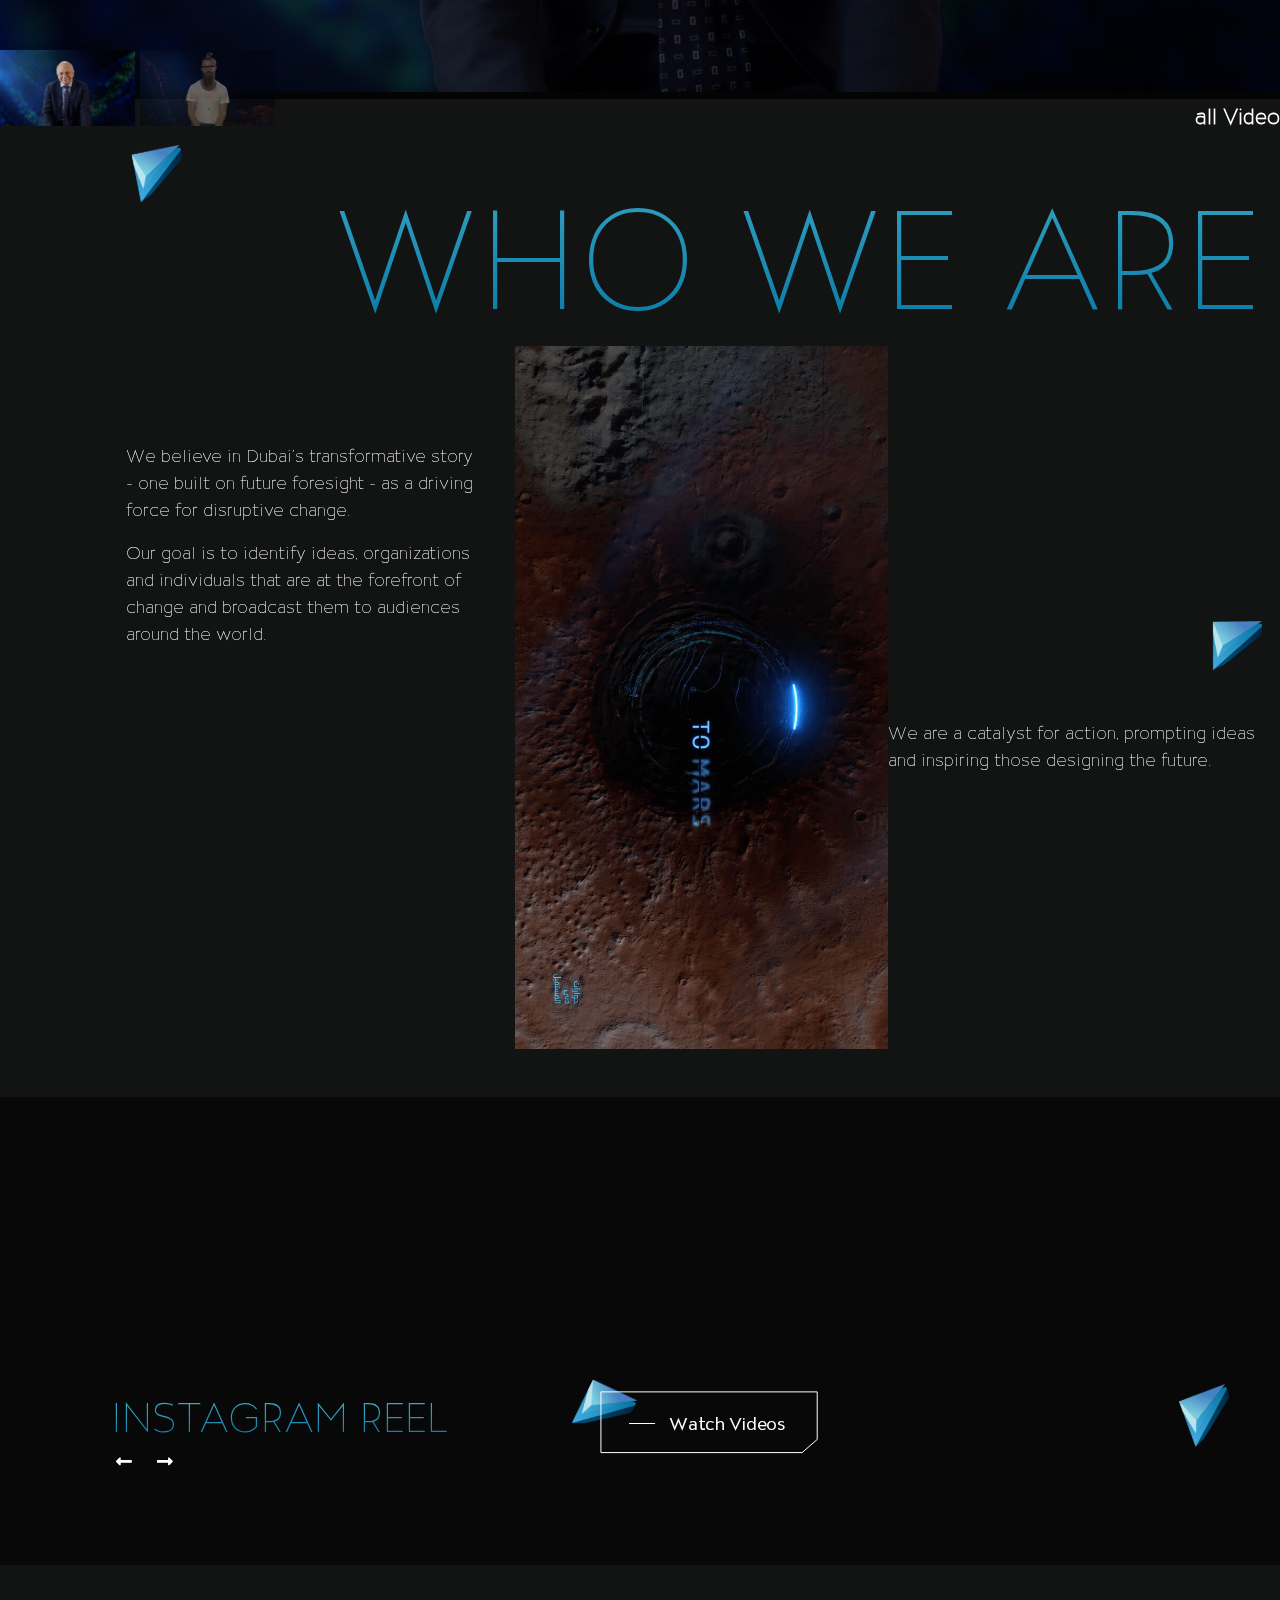
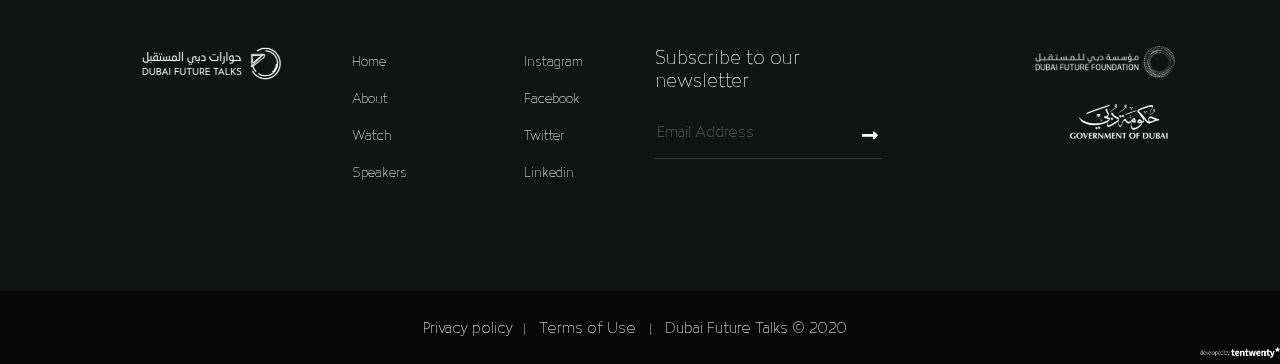
==== commit e9272c0f: "updated video url" ====
--- a/index.html
+++ b/index.html
@@ -208,8 +208,9 @@
                 <h2>videos</h2>
                 <div class="video-content">
                     <div class="videos">
-                        <video class="" src="assets/img/Daniel_Kahneman_Website_Clip.mp4" muted="true"
-                            poster="assets/img/4ff70a3687413bd83d206fef5e10c445_f302.jpg"></video>
+                        <video class=""
+                            src="https://futuretalks.ae/files/2115/7097/2842/Daniel_Kahneman_Website_Clip.mp4"
+                            muted="true" poster="assets/img/4ff70a3687413bd83d206fef5e10c445_f302.jpg"></video>
 
                         <div class="video-info">
                             <div class="video-info-content">
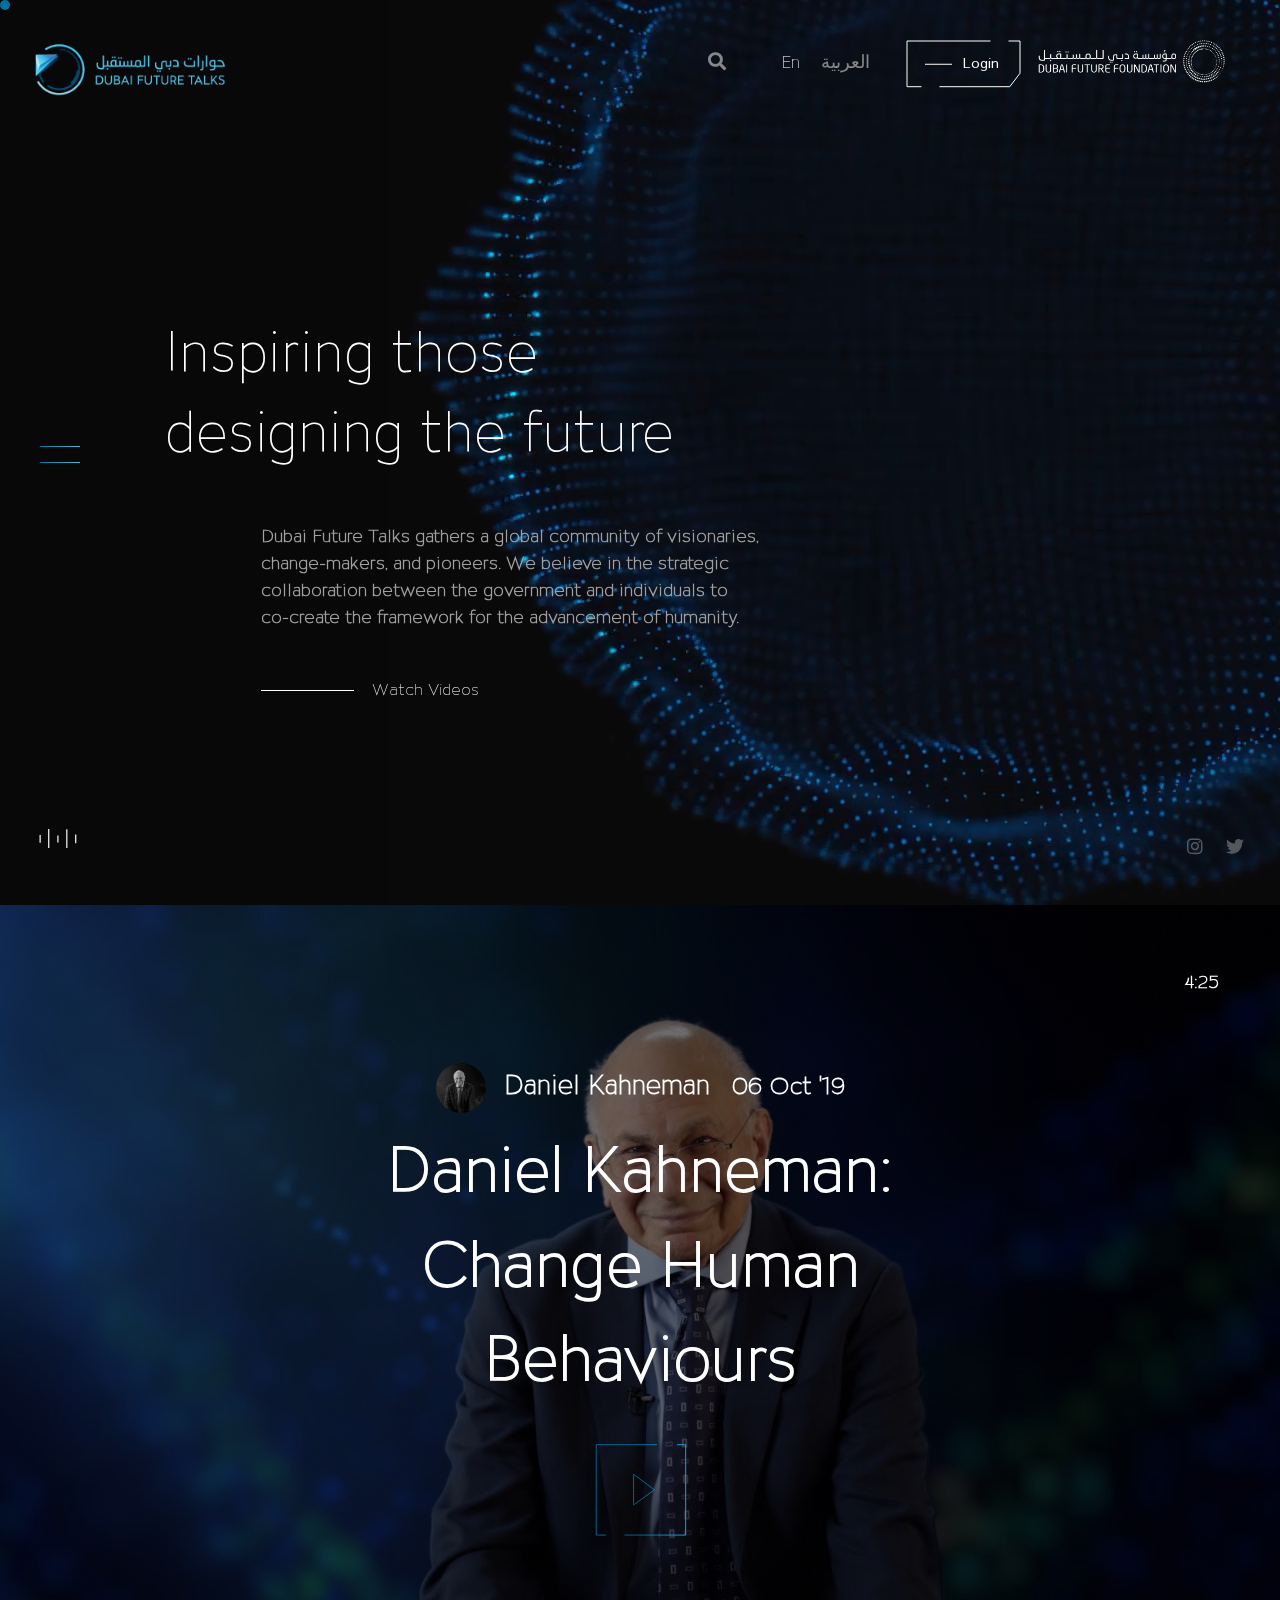
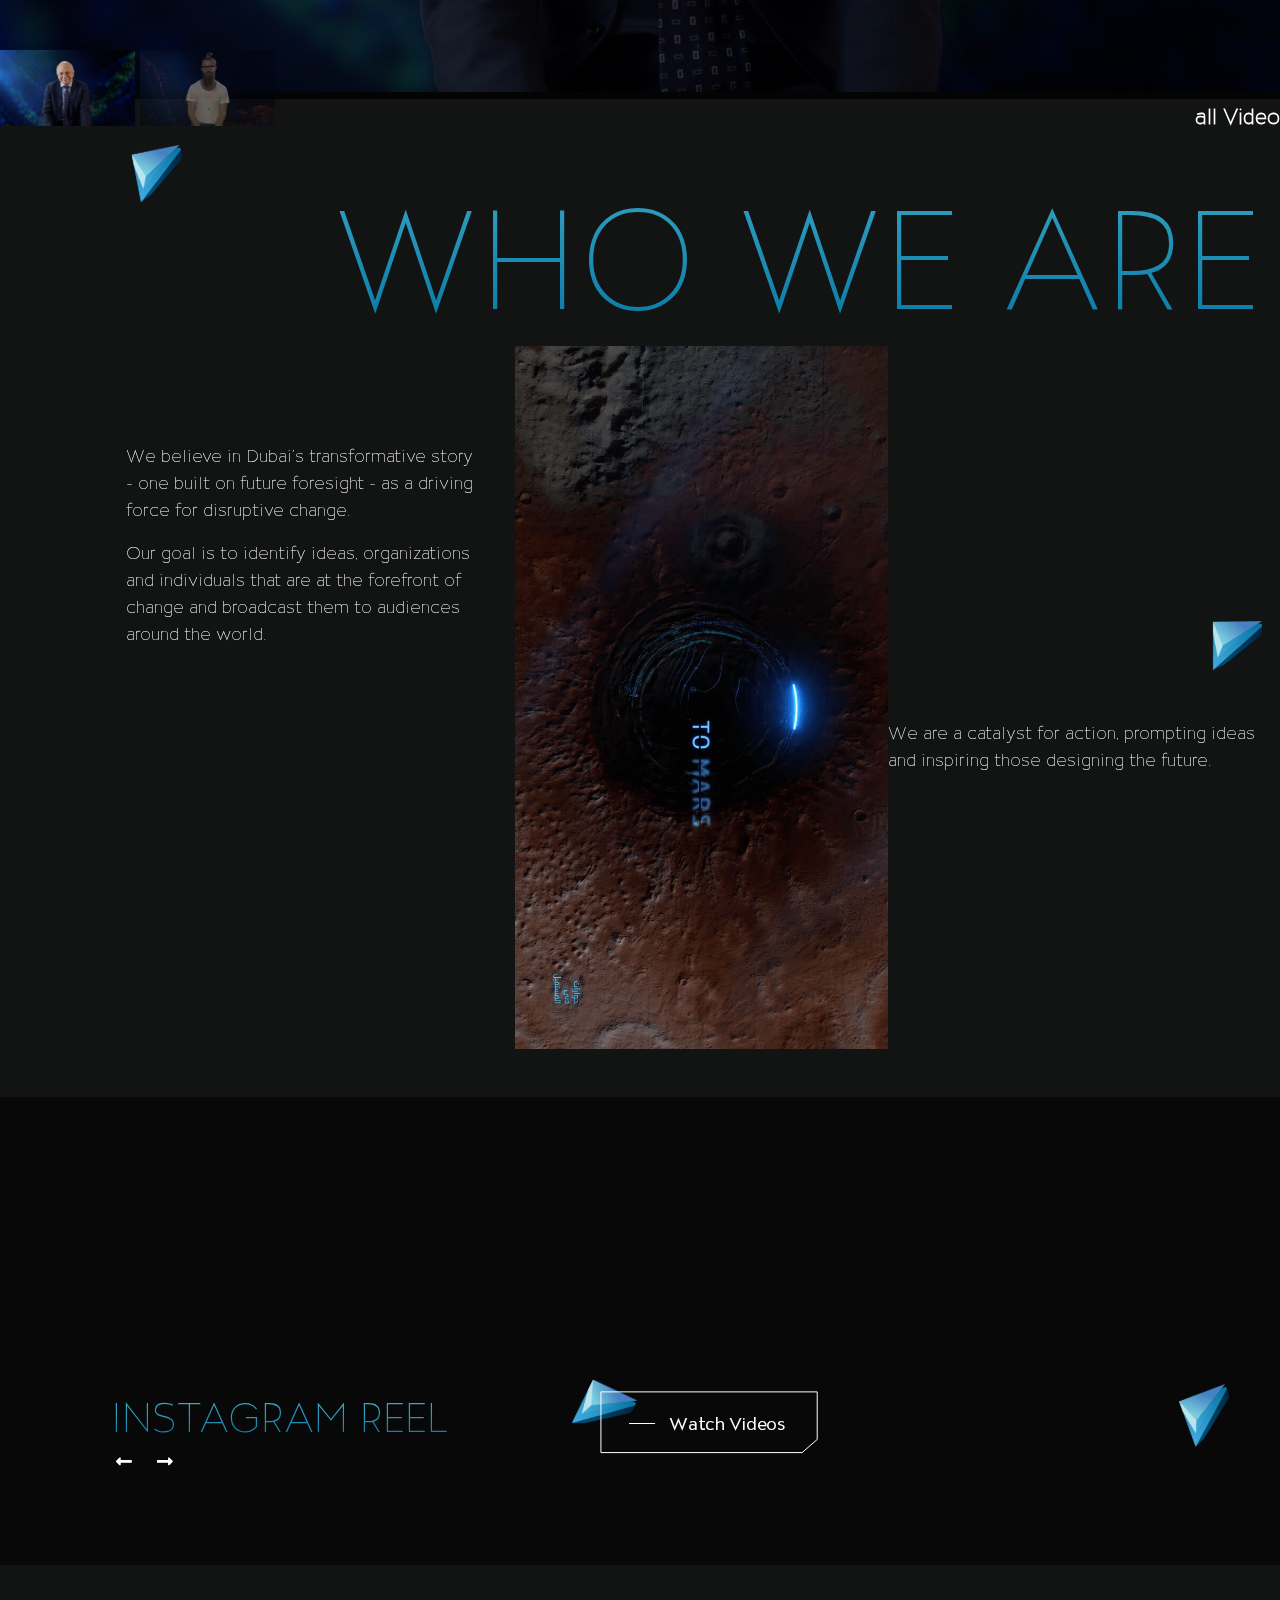
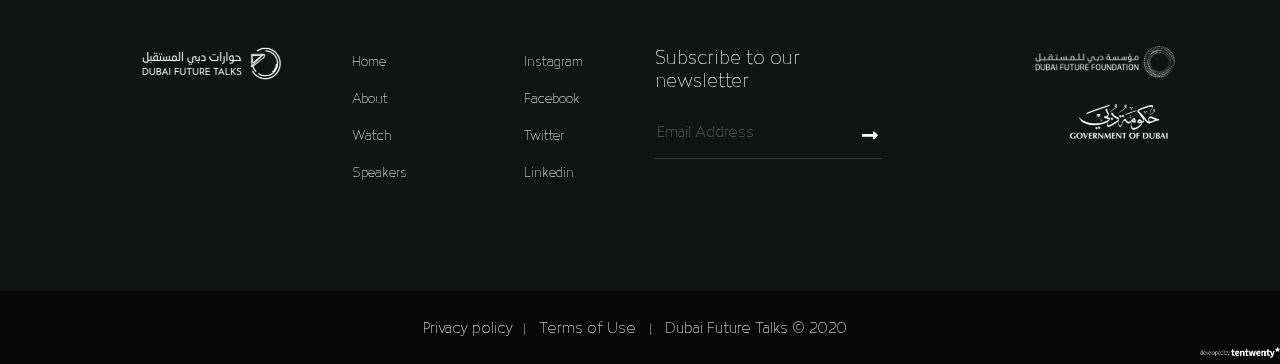
==== commit fbd8c7b7: "Added comments" ====
--- a/index.html
+++ b/index.html
@@ -303,7 +303,6 @@
             </div>
         </div>
 
-
         <!-- who we are container -->
         <div class="about content-spacing pb-5">
             <div class="container px-0" style="position: relative;">
@@ -483,7 +482,7 @@
                     $(".search-form").css("width", "");
                 });
 
-                $.fn.isInViewport = function () {
+                $.fn.isInViewport = function () { // to check if element is in view 
                     let elementTop = $(this).offset().top;
                     let elementBottom = elementTop + $(this).outerHeight();
 
@@ -530,7 +529,7 @@
                         $triangles.css("transform", "");
                     }
 
-                    if ($('.about').isInViewport()) {
+                    if ($('.about').isInViewport()) { //video section scale video once in view
                         if ($(this).scrollTop() > $aboutScrollBefore) {
                             $aboutScrollBefore = $(this).scrollTop();
                             if (slidevalue < 100) $('.about h2').css("transform", "translateX(-" + (slidevalue += 2) + "px)");
@@ -542,7 +541,7 @@
                         $('.about h2').css("transform", "");
                     }
 
-                    if ($(".video").isInViewport()) {
+                    if ($(".video").isInViewport()) { //video section scale video once in view
                         $('.videos').css("transform", "scaleX(0.85) scaleY(0.80)");
                     } else {
                         $('.videos').css("transform", "");
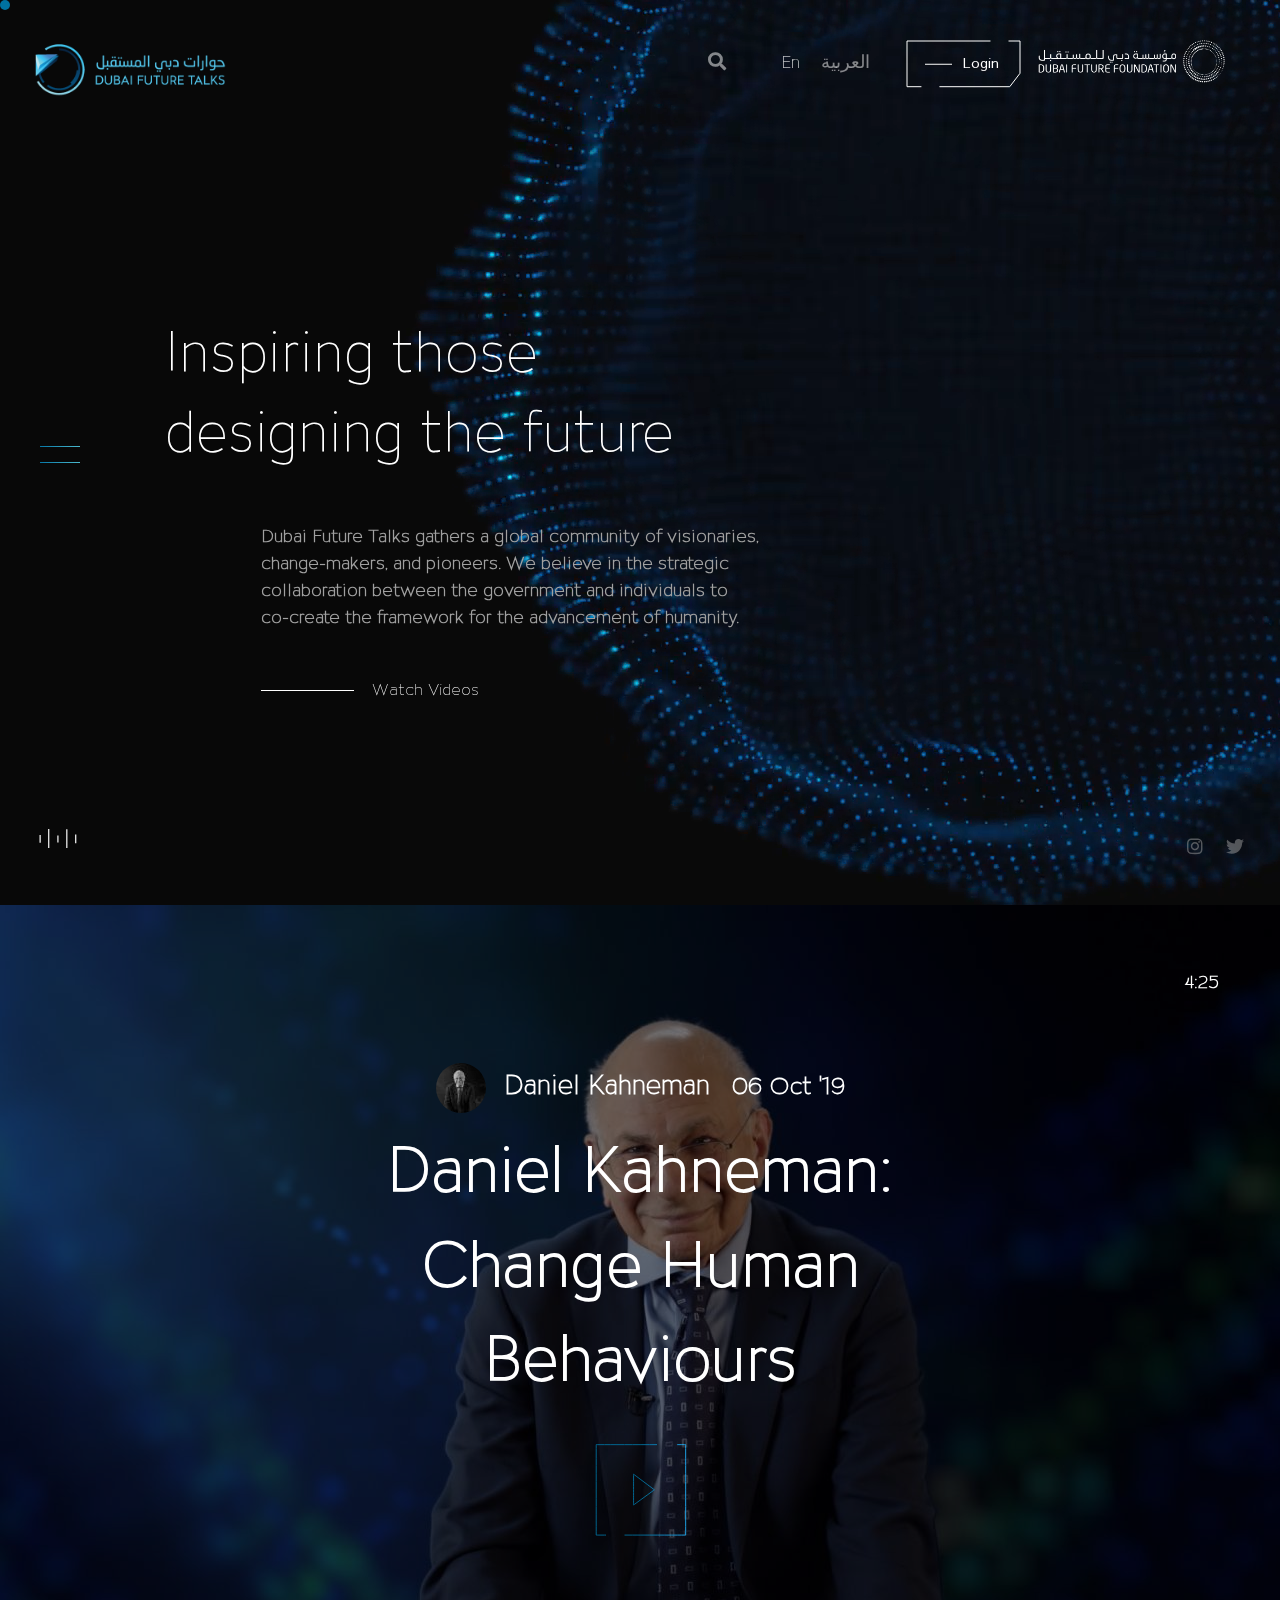
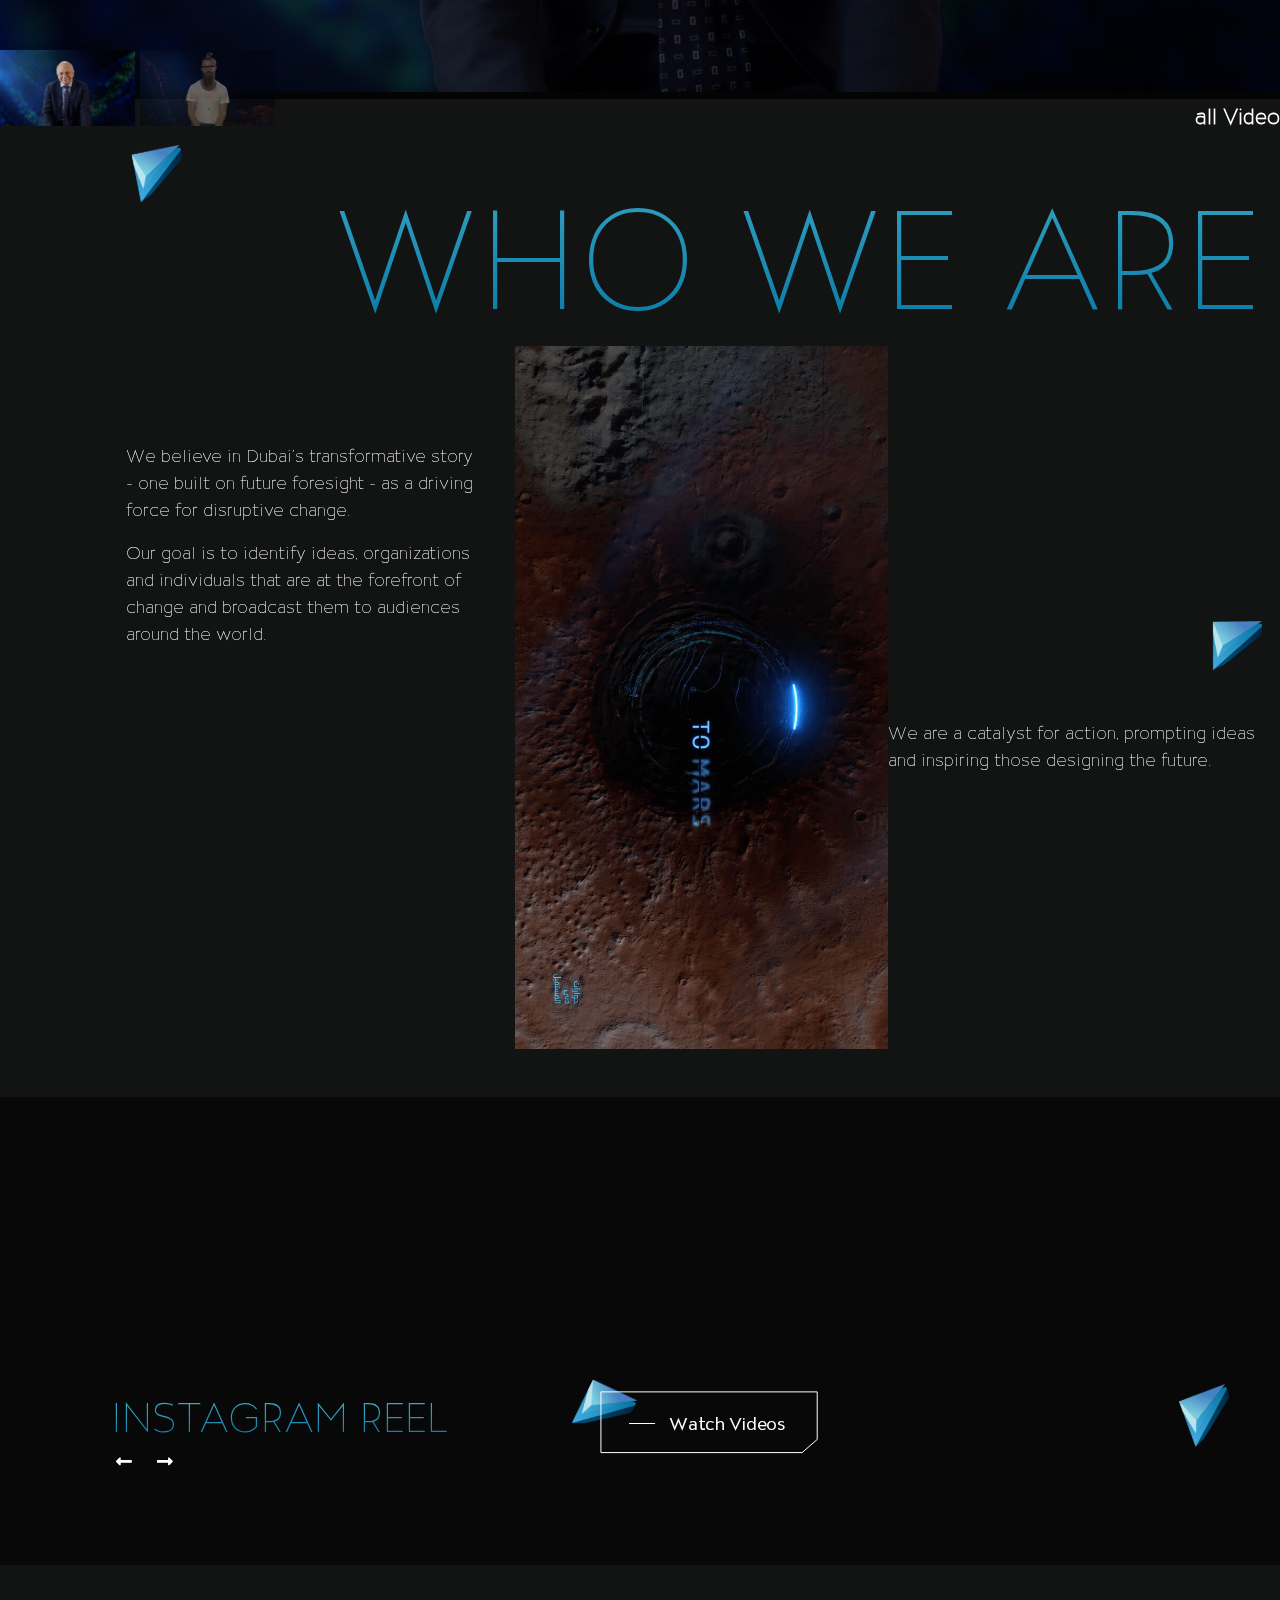
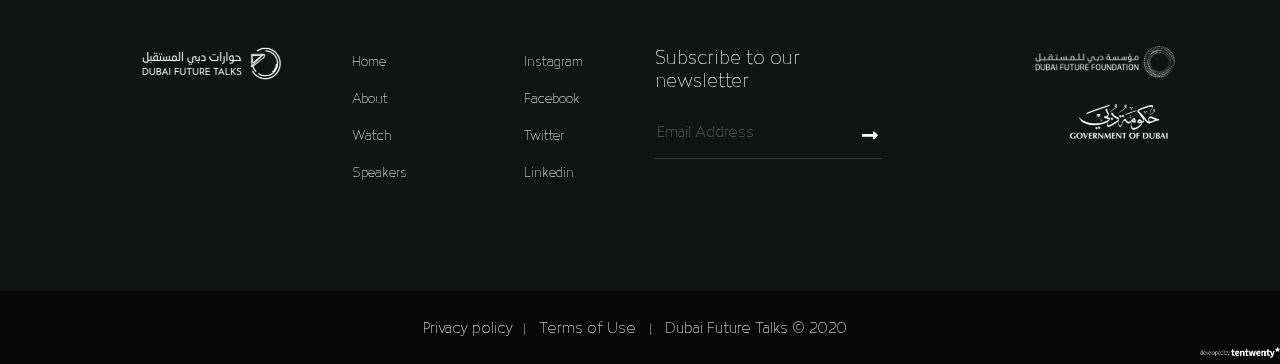
==== commit 2ed421b8: "Merge branch 'master' of https://github.com/joyco/futuretalks" ====
--- a/index.html
+++ b/index.html
@@ -462,6 +462,7 @@
                     $("body").css("overflow", "");
                 });
                 $(".sideBar-toggle").click(function () { //show side panel
+                    $(".triangle1").css("z-index", "0")
                     $(".sideBar-toggle").css("transform", "rotate(180deg)");
                     $(".modal-section").css({ "left": "0", "background-color": "rgba(0, 0, 0, 0.5)" });
                     $(".navbar-brand-white").css("display", "block");
